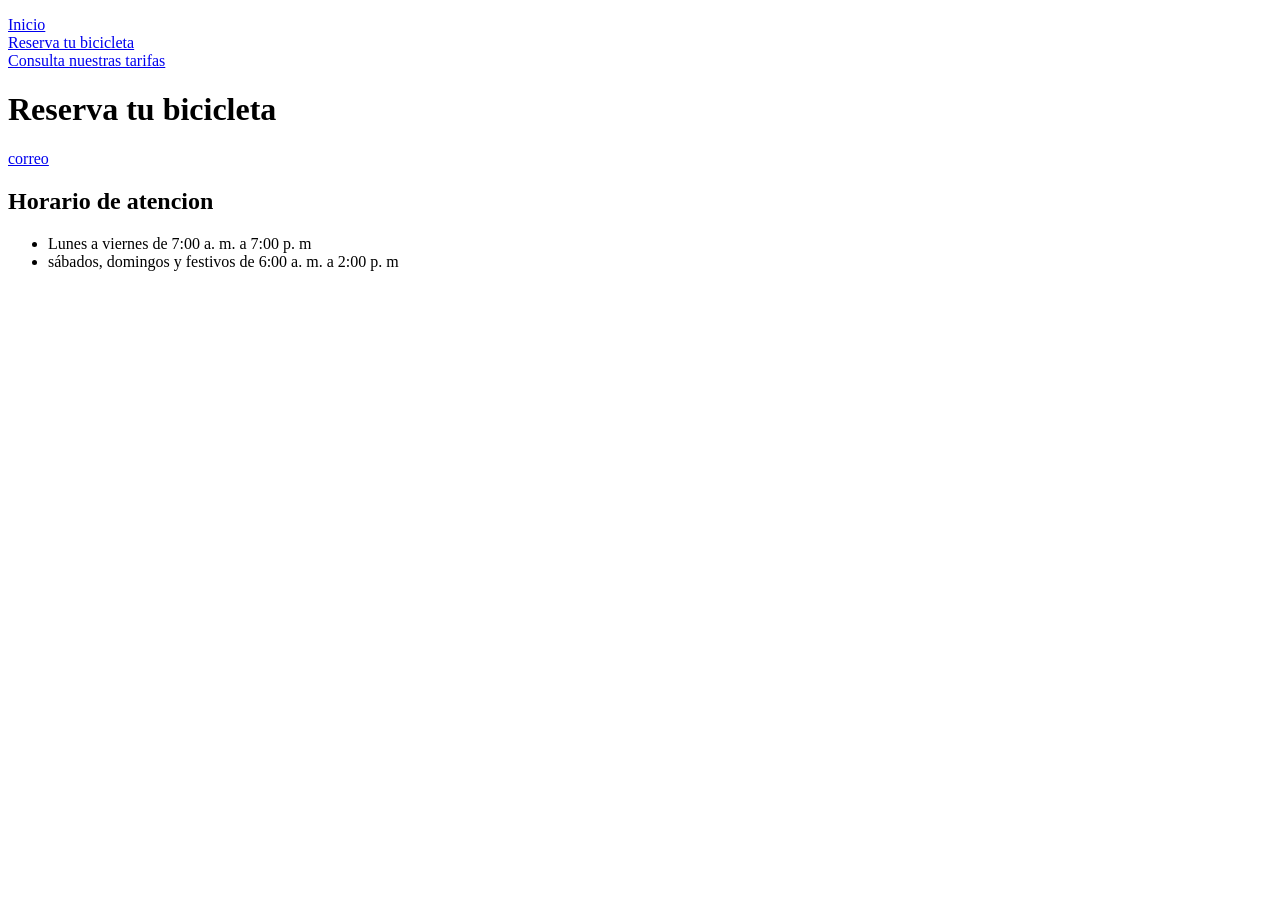
==== paginas/reservas.html @ a1d8eba4 "rueda-libre-v0.1" ====
<!DOCTYPE html>
<html lang="en">
<head>
    <meta charset="UTF-8">
    <meta name="viewport" content="width=device-width, initial-scale=1.0">
    <title>reservas</title>
</head>
<body>
    <div>
        <dl>
            <dt><a href="../index.html">Inicio</a></dt>
            <dt><a href="reservas.html">Reserva tu bicicleta</a></dt>
            <dt><a href="tarifas.html">Consulta nuestras tarifas</a></dt>
        </dl>
    </div>  
    <div>
        <h1>Reserva tu bicicleta</h1>
        <a href="mailto: reserva.bici@gmail.com" target="_blank">correo</a>
    </div>
    <div>
        <h2>Horario de atencion</h2>
        <ul>
            <li>Lunes a viernes de 7:00 a. m. a 7:00 p. m</li>
            <li>sábados, domingos y festivos de 6:00 a. m. a 2:00 p. m</li>
        </ul>
    </div>
</body>
</html>
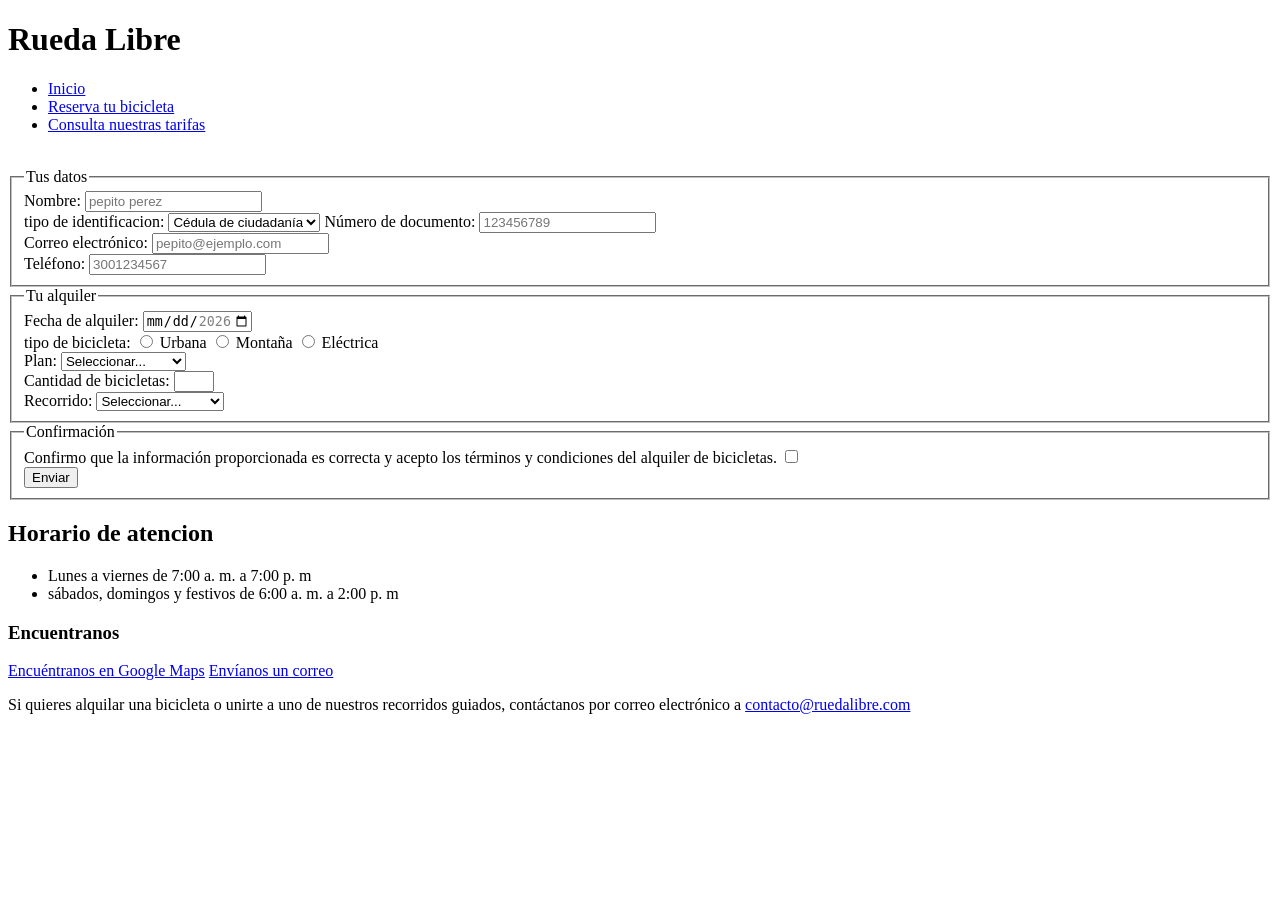
==== commit ee5f61a8: "Rueda-libre.v0.2" ====
--- a/paginas/reservas.html
+++ b/paginas/reservas.html
@@ -6,23 +6,108 @@
     <title>reservas</title>
 </head>
 <body>
-    <div>
-        <dl>
-            <dt><a href="../index.html">Inicio</a></dt>
-            <dt><a href="reservas.html">Reserva tu bicicleta</a></dt>
-            <dt><a href="tarifas.html">Consulta nuestras tarifas</a></dt>
-        </dl>
-    </div>  
-    <div>
-        <h1>Reserva tu bicicleta</h1>
-        <a href="mailto: reserva.bici@gmail.com" target="_blank">correo</a>
-    </div>
-    <div>
+<header> 
+    <h1> Rueda Libre</h1>
+    <nav>
+        <ul>
+            <li><a href="../index.html">Inicio</a></li>
+            <li><a href="../paginas/reservas.html">Reserva tu bicicleta</a></li>
+            <li><a href="../paginas/tarifas.html">Consulta nuestras tarifas</a></li>
+        </ul>
+    </nav>
+    <img src="img/descarga.jpeg" alt="" width="200">
+</header>
+<main>  
+    <section>   
+        <form action="#" method="post"> 
+            <fieldset>
+                <legend>Tus datos</legend>
+                <div>
+                    <label for="nombre">Nombre:</label>
+                    <input type="text" id="nombre" name="nombre" required placeholder="pepito perez">
+                </div>
+                <div>
+                    <label for="tipo ID">tipo de identificacion:</label>
+                    <select name="tipo ID" id="tipo ID">
+                        <option value="CC">Cédula de ciudadanía</option>
+                        <option value="CE">Cédula de extranjería</option>
+                        <option value="TI">Tarjeta de identidad</option>
+                    </select>
+                    <label for="ID">Número de documento:</label>
+                    <input type="text" id="ID" name="ID" inputmode="numeric" pattern="[0-9]{6,10}" placeholder="123456789">
+                </div>
+                <div>
+                    <label for="email">Correo electrónico:</label>
+                    <input type="email" id="email" name="email" required placeholder="pepito@ejemplo.com">
+                </div>
+                <div>
+                    <label for="telefono">Teléfono:</label>
+                    <input type="tel" id="telefono" name="telefono" pattern="3[0-9]{9}" placeholder="3001234567" title="El número de teléfono debe comenzar con 3 y tener 10 dígitos">
+                </div>
+            </fieldset> 
+            <fieldset>
+                <legend>Tu alquiler</legend>
+                <div>
+                    <label for="fecha">Fecha de alquiler:</label>
+                    <input type="date" id="fecha" name="fecha" min="2026-11-01" max="2026-12-31" required>
+                </div>
+                <div>
+                    <label for="tipo de bicicleta">tipo de bicicleta:</label>
+                    <input type="radio" id="tipo de bicicleta" name="tipo de bicicleta" value="urbana" required>
+                    <label for="tipo de bicicleta">Urbana</label>
+                    <input type="radio" id="tipo de bicicleta" name="tipo de bicicleta" value="montaña" required>
+                    <label for="tipo de bicicleta">Montaña</label>
+                    <input type="radio" id="tipo de bicicleta" name="tipo de bicicleta" value="electrica" required>
+                    <label for="tipo de bicicleta">Eléctrica</label>
+                </div>
+                <div>
+                    <label for="plan">Plan:</label>
+                    <select name="plan" id="plan">
+                        <option value="">Seleccionar...</option>
+                        <option value="1h">1 hora</option>
+                        <option value="4h">Medio dia (4h)</option>
+                        <option value="8h">dia completo (8h)</option>
+                    </select>
+                </div>
+                <div>
+                    <label for="cantidad">Cantidad de bicicletas:</label>
+                    <input type="number" id="cantidad" name="cantidad" min="1" max="6" required>
+                </div>
+                <div> 
+                    <label for="recorrido">Recorrido:</label>
+                    <select name="recorrido" id="recorrido">
+                        <option value="">Seleccionar...</option>
+                        <option value="urbano">Rios y parques</option>
+                        <option value="montaña">Reto las palmas</option>
+                        <option value="sabores">Sabores de barrio</option>
+                        <option value="ninguno">Ninguno</option>
+                    </select>
+                </div>
+            </fieldset>
+            <fieldset> 
+                <legend>Confirmación</legend>
+                <div>
+                    <label for="confirmacion">Confirmo que la información proporcionada es correcta y acepto los términos y condiciones del alquiler de bicicletas.</label>
+                    <input type="checkbox" id="confirmacion" name="confirmacion" required>
+                </div>
+                <button type="submit">Enviar</button>
+            </fieldset>
+    </form>
+    </section>
+    <section>
         <h2>Horario de atencion</h2>
         <ul>
             <li>Lunes a viernes de 7:00 a. m. a 7:00 p. m</li>
             <li>sábados, domingos y festivos de 6:00 a. m. a 2:00 p. m</li>
         </ul>
-    </div>
+    </section>
+</main>
+    <footer>
+        
+    <h3 id="Encuentranos">Encuentranos</h3>
+    <a href="https://www.google.com/maps/dir//5FW3%2BXF+Mansion+de+WESTCOL,+Medell%C3%ADn,+Santa+Elena,+Medell%C3%ADn,+Antioquia/@6.1742612,-75.5869264,14z/data=!4m18!1m8!3m7!1s0x8e46830072f8808f:0xcc41ccfc072af6ef!2sMansion+de+WESTCOL!8m2!3d6.1974817!4d-75.5462576!15sCg9jYXNhIGRlIHdlc3Rjb2ySARNjb25kb21pbml1bV9jb21wbGV44AEA!16s%2Fg%2F11zxk6hddf!4m8!1m0!1m5!1m1!1s0x8e46830072f8808f:0xcc41ccfc072af6ef!2m2!1d-75.5462576!2d6.1974817!3e3?hl=es&entry=ttu&g_ep=EgoyMDI2MTAyMC4wIKXMDSoASAFQAw%3D%3D" target="_blank">Encuéntranos en Google Maps</a>
+    <a href="mailto: rueda-libre@gmail.com" target="_blank">Envíanos un correo</a>
+    <p>Si quieres alquilar una bicicleta o unirte a uno de nuestros recorridos guiados, contáctanos por correo electrónico a <a href="mailto:">contacto@ruedalibre.com</a></p>
+</footer>
 </body>
 </html>
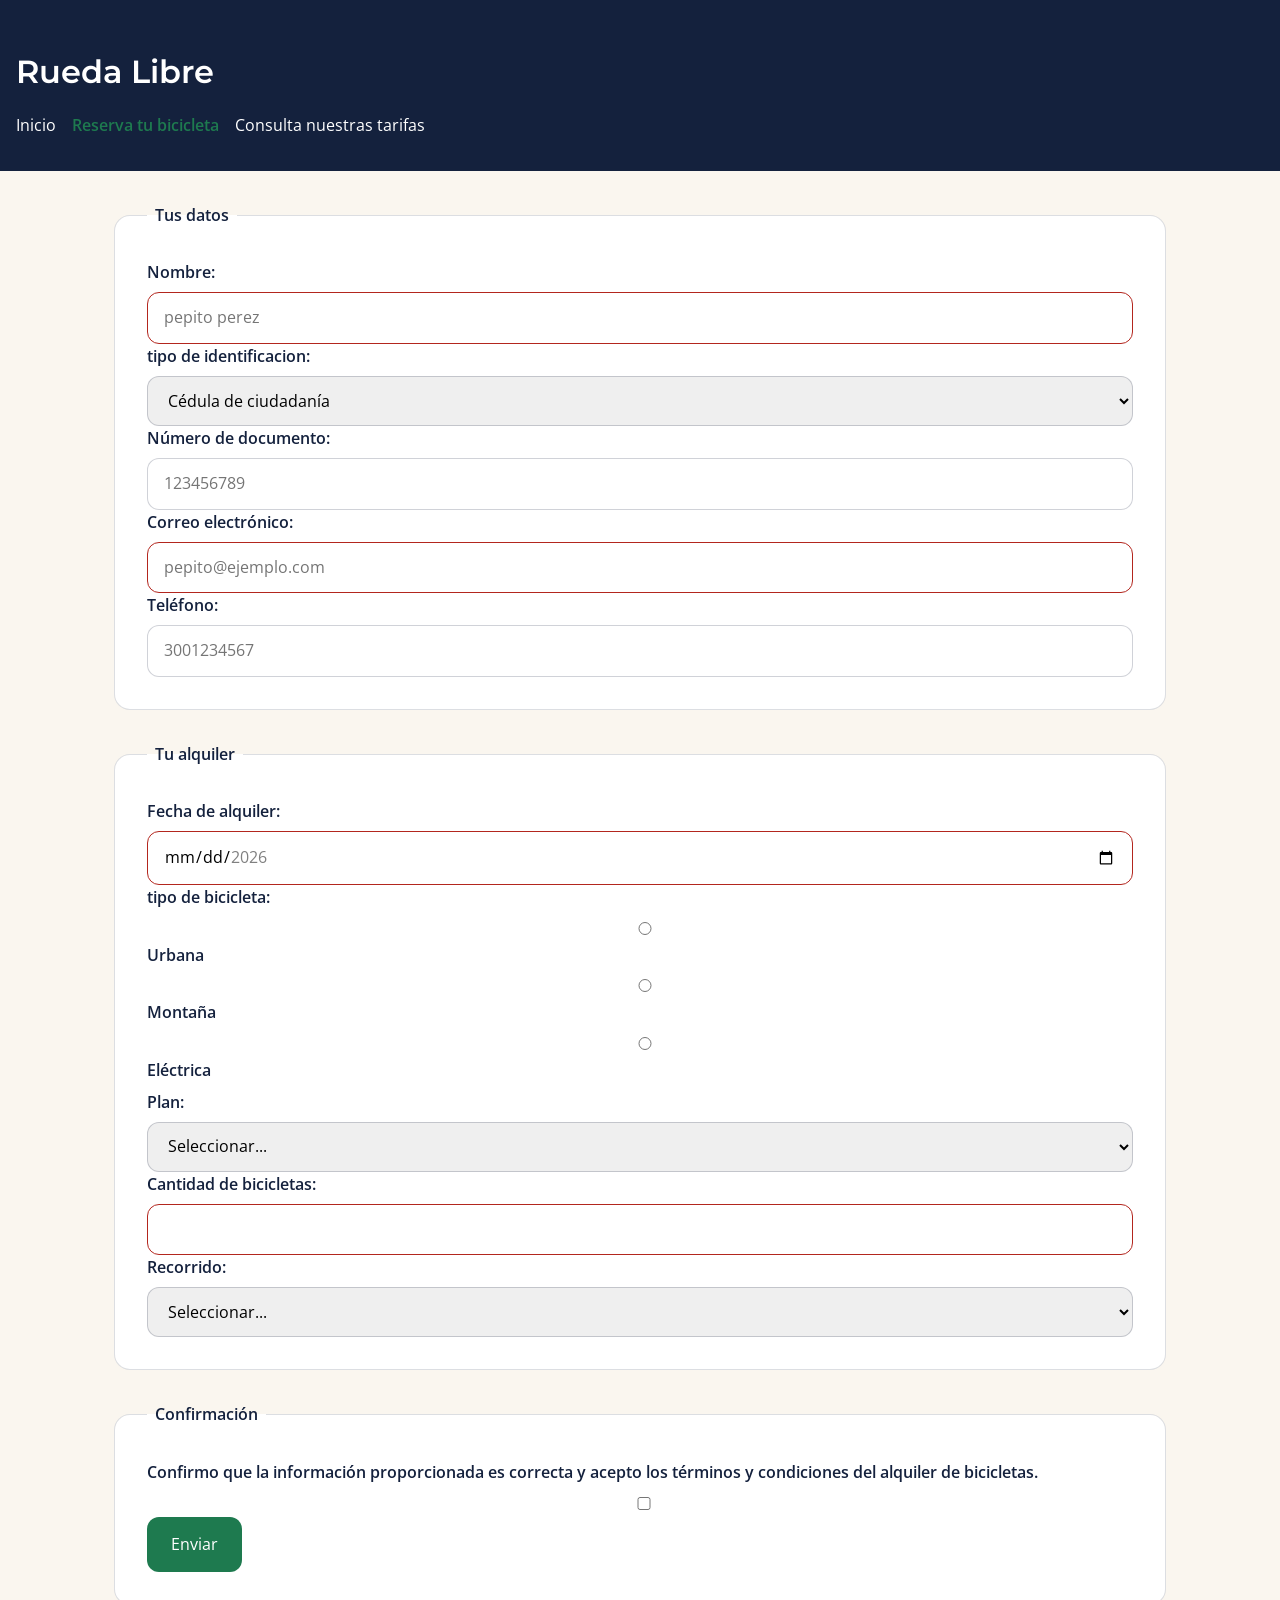
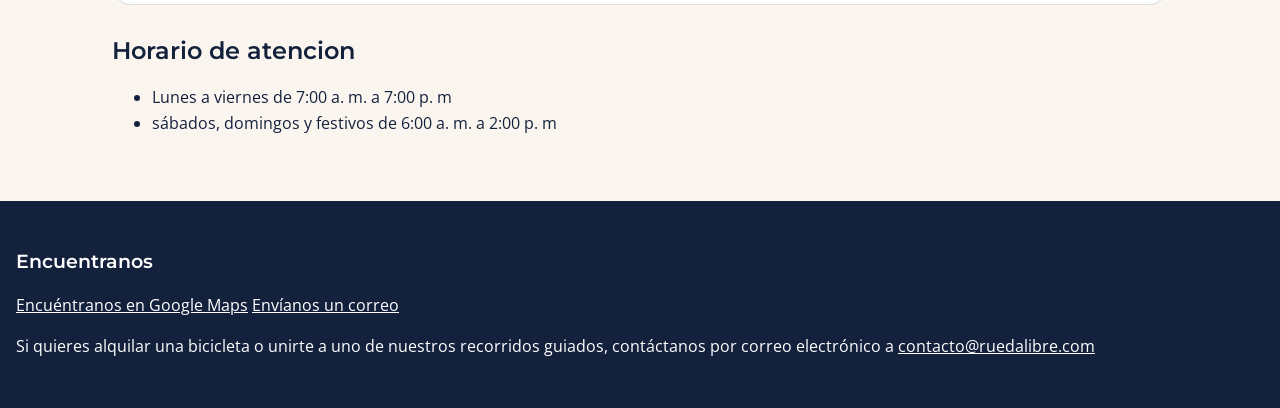
==== commit b64bdd8a: "style: refine layout and palette Co-authored-by: Copilot <223556219+Copilot@users.noreply.github.com" ====
--- a/paginas/reservas.html
+++ b/paginas/reservas.html
@@ -4,14 +4,18 @@
     <meta charset="UTF-8">
     <meta name="viewport" content="width=device-width, initial-scale=1.0">
     <title>reservas</title>
+    <link rel="preconnect" href="https://fonts.googleapis.com">
+    <link rel="preconnect" href="https://fonts.gstatic.com" crossorigin>
+    <link href="https://fonts.googleapis.com/css2?family=Montserrat:wght@400;700&family=Open+Sans:wght@400;700&display=swap" rel="stylesheet">
+    <link rel="stylesheet" href="../css/rueda-libre.css">
 </head>
 <body>
 <header> 
     <h1> Rueda Libre</h1>
     <nav>
-        <ul>
+        <ul id="menu">
             <li><a href="../index.html">Inicio</a></li>
-            <li><a href="../paginas/reservas.html">Reserva tu bicicleta</a></li>
+            <li><a class="activo" href="../paginas/reservas.html">Reserva tu bicicleta</a></li>
             <li><a href="../paginas/tarifas.html">Consulta nuestras tarifas</a></li>
         </ul>
     </nav>
--- a/css/rueda-libre.css
+++ b/css/rueda-libre.css
@@ -0,0 +1,207 @@
+:root {
+  --fuente-principal: "Open Sans", sans-serif;
+  --fuente-secundaria: "Montserrat", sans-serif;
+
+  --crema: #FAF6EF;
+  --blanco: #FFFFFF;
+  --azul-noche: #14213D;
+  --gris-asfalto: #5B6470;
+  --verde-ruta: #1E7A4F;
+  --naranja-pedal: #F39A2B;
+  --rojo-error: #B3261E;
+
+  --espacio-pequeno: 0.5rem;
+  --espacio-mediano: 1rem;
+  --espacio-grande: 2rem;
+  --radio: 1rem;
+}
+
+* {
+  box-sizing: border-box;
+}
+
+html {
+  scroll-behavior: smooth;
+}
+
+body {
+  margin: 0;
+  font-family: var(--fuente-principal);
+  font-weight: 400;
+  color: var(--azul-noche);
+  background-color: var(--crema);
+  line-height: 1.6;
+}
+
+h1, h2, h3, h4, h5, h6 {
+  font-family: var(--fuente-secundaria);
+  font-weight: 600;
+  line-height: 1.2;
+}
+
+a {
+  color: var(--verde-ruta);
+  text-decoration: none;
+}
+
+a:hover {
+  text-decoration: underline;
+}
+
+img {
+  max-width: 100%;
+  display: block;
+}
+
+header,
+footer {
+  background-color: var(--azul-noche);
+  color: var(--blanco);
+  padding: var(--espacio-grande) var(--espacio-mediano);
+}
+
+#menu {
+  display: flex;
+  flex-wrap: wrap;
+  gap: var(--espacio-mediano);
+  list-style: none;
+  padding: 0;
+  margin: 0;
+}
+
+#menu li {
+  display: flex;
+}
+
+#menu a {
+  color: var(--blanco);
+  text-decoration: none;
+}
+
+#menu .activo {
+  color: var(--verde-ruta);
+  font-weight: 600;
+}
+
+#menu a:hover {
+  color: var(--naranja-pedal);
+}
+
+#menu a:focus {
+  outline: 2px solid var(--naranja-pedal);
+  outline-offset: 2px;
+}
+
+main {
+  max-width: 70rem;
+  margin: 0 auto;
+  padding: var(--espacio-grande);
+}
+
+main section {
+  margin-bottom: var(--espacio-grande);
+}
+
+article {
+  background: var(--blanco);
+  border: 1px solid rgba(20, 33, 61, 0.15);
+  border-radius: var(--radio);
+  padding: var(--espacio-mediano);
+  margin-bottom: var(--espacio-grande);
+}
+
+article img {
+  width: 100%;
+  border-radius: 0.75rem;
+  margin-top: var(--espacio-mediano);
+}
+
+table {
+  width: 100%;
+  border-collapse: collapse;
+  margin-top: var(--espacio-mediano);
+  background: var(--blanco);
+}
+
+th,
+td {
+  border: 1px solid rgba(20, 33, 61, 0.2);
+  padding: var(--espacio-mediano);
+  text-align: left;
+}
+
+th {
+  background: var(--azul-noche);
+  color: var(--blanco);
+}
+
+form {
+  display: flex;
+  flex-direction: column;
+  gap: var(--espacio-grande);
+}
+
+fieldset {
+  border: 1px solid rgba(20, 33, 61, 0.15);
+  border-radius: var(--radio);
+  padding: var(--espacio-grande);
+  background: var(--blanco);
+}
+
+legend {
+  padding: 0 0.5rem;
+  font-weight: 600;
+}
+
+label {
+  display: block;
+  margin-bottom: 0.4rem;
+  font-weight: 600;
+}
+
+input,
+select,
+textarea,
+button {
+  width: 100%;
+  box-sizing: border-box;
+  padding: 0.75rem 1rem;
+  border-radius: 0.75rem;
+  border: 1px solid rgba(20, 33, 61, 0.2);
+  font: inherit;
+}
+
+button {
+  width: auto;
+  background: var(--verde-ruta);
+  color: var(--blanco);
+  border: none;
+  cursor: pointer;
+  padding: 0.9rem 1.5rem;
+}
+
+button:hover {
+  filter: brightness(1.05);
+}
+
+input:focus,
+select:focus,
+textarea:focus,
+button:focus {
+  outline: 2px solid var(--azul-noche);
+  outline-offset: 2px;
+}
+
+input:invalid,
+select:invalid {
+  border-color: var(--rojo-error);
+}
+
+footer a {
+  color: var(--blanco);
+  text-decoration: underline;
+}
+
+footer a:hover {
+  color: var(--naranja-pedal);
+}
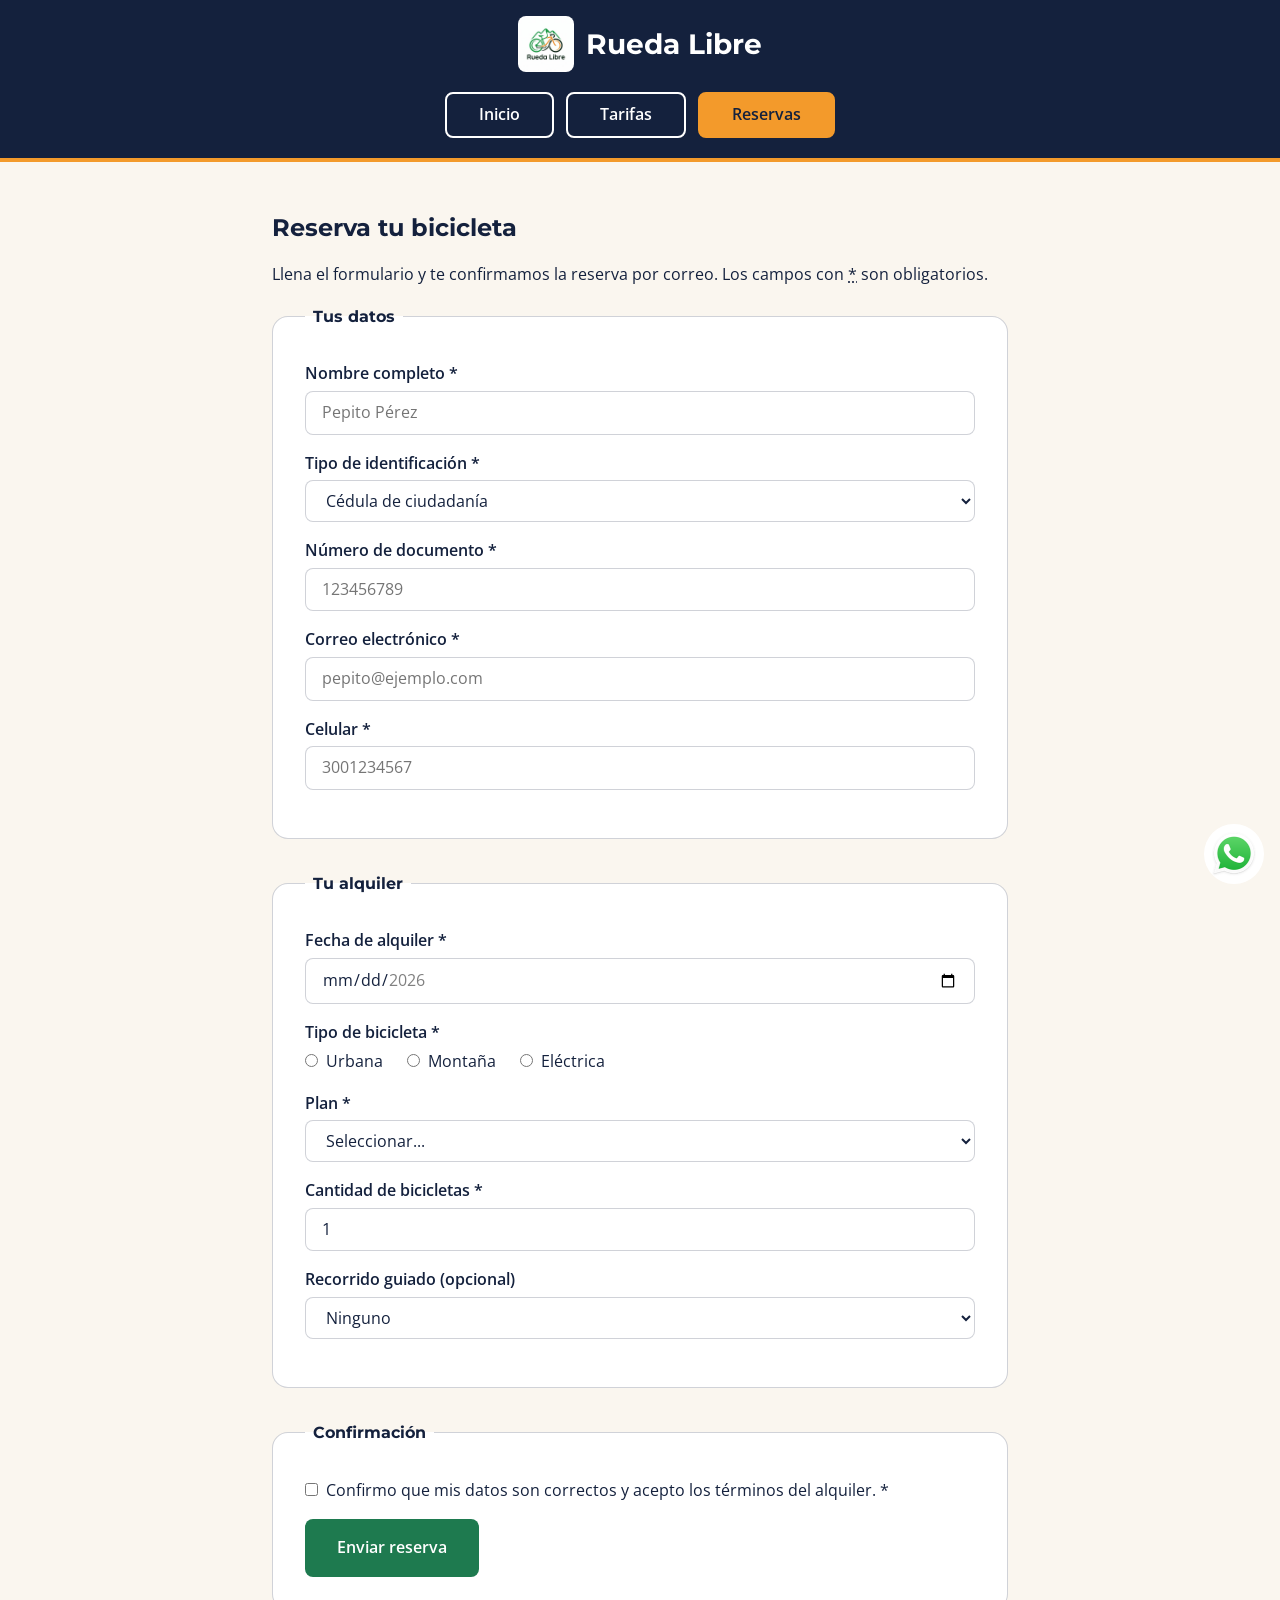
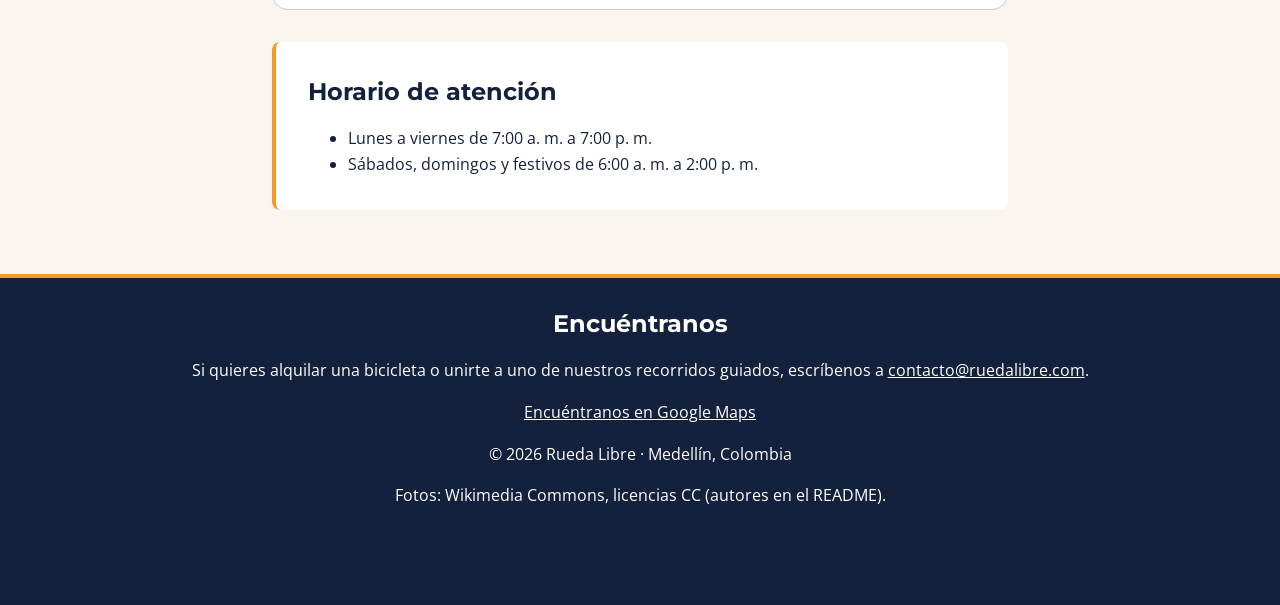
==== commit bd59f146: "Rueda Libre v1.1" ====
--- a/paginas/reservas.html
+++ b/paginas/reservas.html
@@ -1,117 +1,139 @@
 <!DOCTYPE html>
-<html lang="en">
+<html lang="es">
 <head>
     <meta charset="UTF-8">
     <meta name="viewport" content="width=device-width, initial-scale=1.0">
-    <title>reservas</title>
+    <meta name="description" content="Reserva en línea tu bicicleta o tu recorrido guiado con Rueda Libre en Medellín.">
+    <title>Reservas | Rueda Libre</title>
     <link rel="preconnect" href="https://fonts.googleapis.com">
     <link rel="preconnect" href="https://fonts.gstatic.com" crossorigin>
-    <link href="https://fonts.googleapis.com/css2?family=Montserrat:wght@400;700&family=Open+Sans:wght@400;700&display=swap" rel="stylesheet">
-    <link rel="stylesheet" href="../css/rueda-libre.css">
+    <link href="https://fonts.googleapis.com/css2?family=Montserrat:wght@700&family=Open+Sans:wght@400;600&display=swap" rel="stylesheet">
+    <link rel="stylesheet" href="../css/styles.css">
 </head>
 <body>
-<header> 
-    <h1> Rueda Libre</h1>
-    <nav>
+<header>
+    <div class="marca">
+        <img src="../img/logo.jpg" alt="Logo de Rueda Libre" width="56" height="56">
+        <h1>Rueda Libre</h1>
+    </div>
+    <nav aria-label="Menú principal">
         <ul id="menu">
             <li><a href="../index.html">Inicio</a></li>
-            <li><a class="activo" href="../paginas/reservas.html">Reserva tu bicicleta</a></li>
-            <li><a href="../paginas/tarifas.html">Consulta nuestras tarifas</a></li>
+            <li><a href="../paginas/tarifas.html">Tarifas</a></li>
+            <li><a class="activo" href="../paginas/reservas.html">Reservas</a></li>
         </ul>
     </nav>
-    <img src="img/descarga.jpeg" alt="" width="200">
 </header>
-<main>  
-    <section>   
-        <form action="#" method="post"> 
+
+<main>
+    <section>
+        <h2>Reserva tu bicicleta</h2>
+        <p>Llena el formulario y te confirmamos la reserva por correo. Los campos con <abbr title="obligatorio">*</abbr> son obligatorios.</p>
+
+        <form action="#" method="post">
             <fieldset>
                 <legend>Tus datos</legend>
-                <div>
-                    <label for="nombre">Nombre:</label>
-                    <input type="text" id="nombre" name="nombre" required placeholder="pepito perez">
+                <div class="campo">
+                    <label for="nombre">Nombre completo *</label>
+                    <input type="text" id="nombre" name="nombre" required minlength="3" autocomplete="name" placeholder="Pepito Pérez">
                 </div>
-                <div>
-                    <label for="tipo ID">tipo de identificacion:</label>
-                    <select name="tipo ID" id="tipo ID">
+                <div class="campo">
+                    <label for="tipo-id">Tipo de identificación *</label>
+                    <select id="tipo-id" name="tipo-id" required>
                         <option value="CC">Cédula de ciudadanía</option>
                         <option value="CE">Cédula de extranjería</option>
                         <option value="TI">Tarjeta de identidad</option>
                     </select>
-                    <label for="ID">Número de documento:</label>
-                    <input type="text" id="ID" name="ID" inputmode="numeric" pattern="[0-9]{6,10}" placeholder="123456789">
                 </div>
-                <div>
-                    <label for="email">Correo electrónico:</label>
-                    <input type="email" id="email" name="email" required placeholder="pepito@ejemplo.com">
+                <div class="campo">
+                    <label for="documento">Número de documento *</label>
+                    <input type="text" id="documento" name="documento" required inputmode="numeric" pattern="[0-9]{6,10}" title="Solo números, entre 6 y 10 dígitos" placeholder="123456789">
                 </div>
-                <div>
-                    <label for="telefono">Teléfono:</label>
-                    <input type="tel" id="telefono" name="telefono" pattern="3[0-9]{9}" placeholder="3001234567" title="El número de teléfono debe comenzar con 3 y tener 10 dígitos">
+                <div class="campo">
+                    <label for="email">Correo electrónico *</label>
+                    <input type="email" id="email" name="email" required autocomplete="email" placeholder="pepito@ejemplo.com">
                 </div>
-            </fieldset> 
+                <div class="campo">
+                    <label for="telefono">Celular *</label>
+                    <input type="tel" id="telefono" name="telefono" required pattern="3[0-9]{9}" autocomplete="tel" title="Debe empezar por 3 y tener 10 dígitos" placeholder="3001234567">
+                </div>
+            </fieldset>
+
             <fieldset>
                 <legend>Tu alquiler</legend>
-                <div>
-                    <label for="fecha">Fecha de alquiler:</label>
+                <div class="campo">
+                    <label for="fecha">Fecha de alquiler *</label>
                     <input type="date" id="fecha" name="fecha" min="2026-11-01" max="2026-12-31" required>
                 </div>
-                <div>
-                    <label for="tipo de bicicleta">tipo de bicicleta:</label>
-                    <input type="radio" id="tipo de bicicleta" name="tipo de bicicleta" value="urbana" required>
-                    <label for="tipo de bicicleta">Urbana</label>
-                    <input type="radio" id="tipo de bicicleta" name="tipo de bicicleta" value="montaña" required>
-                    <label for="tipo de bicicleta">Montaña</label>
-                    <input type="radio" id="tipo de bicicleta" name="tipo de bicicleta" value="electrica" required>
-                    <label for="tipo de bicicleta">Eléctrica</label>
-                </div>
-                <div>
-                    <label for="plan">Plan:</label>
-                    <select name="plan" id="plan">
+                <fieldset class="grupo-opciones">
+                    <legend>Tipo de bicicleta *</legend>
+                    <div class="opcion">
+                        <input type="radio" id="bici-urbana" name="bicicleta" value="urbana" required>
+                        <label for="bici-urbana">Urbana</label>
+                    </div>
+                    <div class="opcion">
+                        <input type="radio" id="bici-montana" name="bicicleta" value="montana">
+                        <label for="bici-montana">Montaña</label>
+                    </div>
+                    <div class="opcion">
+                        <input type="radio" id="bici-electrica" name="bicicleta" value="electrica">
+                        <label for="bici-electrica">Eléctrica</label>
+                    </div>
+                </fieldset>
+                <div class="campo">
+                    <label for="plan">Plan *</label>
+                    <select id="plan" name="plan" required>
                         <option value="">Seleccionar...</option>
                         <option value="1h">1 hora</option>
-                        <option value="4h">Medio dia (4h)</option>
-                        <option value="8h">dia completo (8h)</option>
+                        <option value="4h">Medio día (4 horas)</option>
+                        <option value="8h">Día completo (8 horas)</option>
                     </select>
                 </div>
-                <div>
-                    <label for="cantidad">Cantidad de bicicletas:</label>
-                    <input type="number" id="cantidad" name="cantidad" min="1" max="6" required>
+                <div class="campo">
+                    <label for="cantidad">Cantidad de bicicletas *</label>
+                    <input type="number" id="cantidad" name="cantidad" min="1" max="6" value="1" required>
                 </div>
-                <div> 
-                    <label for="recorrido">Recorrido:</label>
-                    <select name="recorrido" id="recorrido">
-                        <option value="">Seleccionar...</option>
-                        <option value="urbano">Rios y parques</option>
-                        <option value="montaña">Reto las palmas</option>
+                <div class="campo">
+                    <label for="recorrido">Recorrido guiado (opcional)</label>
+                    <select id="recorrido" name="recorrido">
+                        <option value="ninguno">Ninguno</option>
+                        <option value="rios">Ríos y parques</option>
                         <option value="sabores">Sabores de barrio</option>
-                        <option value="ninguno">Ninguno</option>
+                        <option value="palmas">Reto Las Palmas</option>
                     </select>
                 </div>
             </fieldset>
-            <fieldset> 
+
+            <fieldset>
                 <legend>Confirmación</legend>
-                <div>
-                    <label for="confirmacion">Confirmo que la información proporcionada es correcta y acepto los términos y condiciones del alquiler de bicicletas.</label>
+                <div class="opcion campo">
                     <input type="checkbox" id="confirmacion" name="confirmacion" required>
+                    <label for="confirmacion">Confirmo que mis datos son correctos y acepto los términos del alquiler. *</label>
                 </div>
-                <button type="submit">Enviar</button>
+                <button type="submit">Enviar reserva</button>
             </fieldset>
-    </form>
+        </form>
     </section>
-    <section>
-        <h2>Horario de atencion</h2>
+
+    <aside>
+        <h2>Horario de atención</h2>
         <ul>
-            <li>Lunes a viernes de 7:00 a. m. a 7:00 p. m</li>
-            <li>sábados, domingos y festivos de 6:00 a. m. a 2:00 p. m</li>
+            <li>Lunes a viernes de 7:00 a. m. a 7:00 p. m.</li>
+            <li>Sábados, domingos y festivos de 6:00 a. m. a 2:00 p. m.</li>
         </ul>
-    </section>
+    </aside>
 </main>
-    <footer>
-        
-    <h3 id="Encuentranos">Encuentranos</h3>
-    <a href="https://www.google.com/maps/dir//5FW3%2BXF+Mansion+de+WESTCOL,+Medell%C3%ADn,+Santa+Elena,+Medell%C3%ADn,+Antioquia/@6.1742612,-75.5869264,14z/data=!4m18!1m8!3m7!1s0x8e46830072f8808f:0xcc41ccfc072af6ef!2sMansion+de+WESTCOL!8m2!3d6.1974817!4d-75.5462576!15sCg9jYXNhIGRlIHdlc3Rjb2ySARNjb25kb21pbml1bV9jb21wbGV44AEA!16s%2Fg%2F11zxk6hddf!4m8!1m0!1m5!1m1!1s0x8e46830072f8808f:0xcc41ccfc072af6ef!2m2!1d-75.5462576!2d6.1974817!3e3?hl=es&entry=ttu&g_ep=EgoyMDI2MTAyMC4wIKXMDSoASAFQAw%3D%3D" target="_blank">Encuéntranos en Google Maps</a>
-    <a href="mailto: rueda-libre@gmail.com" target="_blank">Envíanos un correo</a>
-    <p>Si quieres alquilar una bicicleta o unirte a uno de nuestros recorridos guiados, contáctanos por correo electrónico a <a href="mailto:">contacto@ruedalibre.com</a></p>
+
+<footer>
+    <h2 id="encuentranos">Encuéntranos</h2>
+    <p>Si quieres alquilar una bicicleta o unirte a uno de nuestros recorridos guiados, escríbenos a <a href="mailto:contacto@ruedalibre.com">contacto@ruedalibre.com</a>.</p>
+    <p><a href="https://www.google.com/maps/dir//5FW3%2BXF+Mansion+de+WESTCOL,+Medell%C3%ADn,+Santa+Elena,+Medell%C3%ADn,+Antioquia/@6.1742612,-75.5869264,14z/data=!4m18!1m8!3m7!1s0x8e46830072f8808f:0xcc41ccfc072af6ef!2sMansion+de+WESTCOL!8m2!3d6.1974817!4d-75.5462576!15sCg9jYXNhIGRlIHdlc3Rjb2ySARNjb25kb21pbml1bV9jb21wbGV44AEA!16s%2Fg%2F11zxk6hddf!4m8!1m0!1m5!1m1!1s0x8e46830072f8808f:0xcc41ccfc072af6ef!2m2!1d-75.5462576!2d6.1974817!3e3?hl=es&amp;entry=ttu&amp;g_ep=EgoyMDI2MTAyMC4wIKXMDSoASAFQAw%3D%3D" target="_blank" rel="noopener">Encuéntranos en Google Maps</a></p>
+    <p>© 2026 Rueda Libre · Medellín, Colombia</p>
+    <p class="creditos">Fotos: Wikimedia Commons, licencias CC (autores en el README).</p>
 </footer>
+
+<a class="whatsapp" href="https://wa.me/573000000000" target="_blank" rel="noopener">
+    <img src="../img/whatsapp.png" alt="Escríbenos por WhatsApp" width="48" height="48">
+</a>
 </body>
-</html>+</html>
--- a/css/styles.css
+++ b/css/styles.css
@@ -0,0 +1,416 @@
+
+
+:root {
+  /* Tipografías */
+  --fuente-principal: "Open Sans", Arial, sans-serif;
+  --fuente-secundaria: "Montserrat", "Trebuchet MS", sans-serif;
+
+  --crema: #FAF6EF;
+  --blanco: #FFFFFF;
+  --azul-noche: #14213D;
+  --gris-asfalto: #5B6470;
+  --verde-ruta: #1E7A4F;
+  --naranja-pedal: #F39A2B;
+  --rojo-error: #B3261E;
+  --borde: rgba(20, 33, 61, 0.2);
+
+  /* Escala de espaciado */
+  --espacio-xs: 0.25rem;
+  --espacio-pequeno: 0.5rem;
+  --espacio-mediano: 1rem;
+  --espacio-grande: 2rem;
+  --espacio-xl: 5rem;
+
+  /* Bordes redondeados */
+  --radio: 1rem;
+  --radio-pequeno: 0.5rem;
+}
+
+
+/* ---------- 2. BASE ---------- */
+* {
+  box-sizing: border-box;
+}
+
+html {
+  scroll-behavior: smooth;
+}
+
+body {
+  margin: 0;
+  font-family: var(--fuente-principal);
+  font-weight: 400;
+  color: var(--azul-noche);
+  background-color: var(--crema);
+  line-height: 1.6;
+}
+
+h1,
+h2,
+h3,
+h4 {
+  font-family: var(--fuente-secundaria);
+  font-weight: 700;
+  line-height: 1.2;
+}
+
+a {
+  color: var(--verde-ruta);
+}
+
+a:hover {
+  color: var(--azul-noche);
+}
+
+img {
+  max-width: 100%;
+  height: auto;
+  display: block;
+}
+
+/* Foco visible: contorno azul sobre fondos claros */
+a:focus,
+button:focus,
+input:focus,
+select:focus {
+  outline: 3px solid var(--azul-noche);
+  outline-offset: 2px;
+}
+
+/* Sobre fondos oscuros el contorno azul no se ve: se usa naranja (7.2:1) */
+header a:focus,
+footer a:focus,
+.portada a:focus {
+  outline-color: var(--naranja-pedal);
+}
+
+/* Contenido principal: una sola columna centrada */
+main {
+  max-width: 48rem;
+  margin: 0 auto;
+  padding: var(--espacio-grande) var(--espacio-mediano);
+}
+
+main section {
+  margin-bottom: var(--espacio-grande);
+}
+
+
+/* ---------- 3. ENCABEZADO Y NAVEGACIÓN ---------- */
+header {
+  background-color: var(--azul-noche);
+  color: var(--blanco);
+  padding: var(--espacio-mediano);
+  border-bottom: 4px solid var(--naranja-pedal);
+  text-align: center;
+}
+
+/* Logo a la izquierda del nombre, ubicado con position */
+.marca {
+  position: relative;
+  display: inline-block;
+  min-height: 3.5rem;
+  padding-left: 4.25rem;
+}
+
+.marca img {
+  position: absolute;
+  top: 0;
+  left: 0;
+  width: 3.5rem;
+  border-radius: var(--radio-pequeno);
+}
+
+.marca h1 {
+  margin: 0;
+  font-size: 1.75rem;
+  line-height: 3.5rem;
+}
+
+#menu {
+  list-style: none;
+  padding: 0;
+  margin: var(--espacio-mediano) 0 0;
+}
+
+#menu li {
+  display: inline-block;
+  margin: var(--espacio-xs);
+}
+
+/* Regla del compañero (MiniReto 10) adaptada a la paleta */
+#menu a {
+  display: inline-block;
+  padding: var(--espacio-pequeno) var(--espacio-grande);
+  border: 2px solid var(--blanco);
+  border-radius: var(--radio-pequeno);
+  color: var(--blanco);
+  font-weight: 600;
+  text-decoration: none;
+}
+
+/* Corrección del conflicto: #menu .activo (1,1,0) le gana a #menu a (1,0,1) */
+#menu .activo {
+  background-color: var(--naranja-pedal);
+  border-color: var(--naranja-pedal);
+  color: var(--azul-noche);
+}
+
+#menu a:hover,
+#menu a:focus {
+  border-color: var(--naranja-pedal);
+  color: var(--naranja-pedal);
+}
+
+#menu .activo:hover,
+#menu .activo:focus {
+  color: var(--azul-noche);
+}
+
+
+/* ---------- 4. COMPONENTES ---------- */
+
+/* Portada */
+.portada {
+  min-height: 60vh;
+  padding: var(--espacio-grande);
+  border-radius: var(--radio);
+  background-color: var(--azul-noche);
+  color: var(--blanco);
+}
+
+.portada h2 {
+  font-size: 2.25rem;
+  margin-top: 0;
+}
+
+.portada p {
+  margin: 0 0 var(--espacio-grande);
+  font-size: 1.125rem;
+}
+
+.portada img {
+  width: 100%;
+  margin-top: var(--espacio-grande);
+  border-radius: var(--radio-pequeno);
+}
+
+/* Tarjetas de servicios */
+.tarjeta {
+  position: relative;
+  margin-bottom: var(--espacio-grande);
+  padding: var(--espacio-mediano);
+  border: 1px solid var(--borde);
+  border-radius: var(--radio);
+  background-color: var(--blanco);
+}
+
+.tarjeta img {
+  width: 100%;
+  border-radius: var(--radio-pequeno);
+}
+
+.tarjeta h3 {
+  margin: var(--espacio-mediano) 0 var(--espacio-pequeno);
+}
+
+/* Etiqueta "Nuevo": anclada a la esquina de su tarjeta sin mover el contenido */
+.etiqueta-nuevo {
+  position: absolute;
+  top: var(--espacio-grande);
+  right: var(--espacio-grande);
+  padding: var(--espacio-xs) var(--espacio-mediano);
+  border-radius: var(--radio-pequeno);
+  background-color: var(--naranja-pedal);
+  color: var(--azul-noche);
+  font-weight: 600;
+}
+
+/* Botón de llamada a la acción ("Reservar ahora") */
+.boton,
+button {
+  display: inline-block;
+  padding: var(--espacio-mediano) var(--espacio-grande);
+  border: none;
+  border-radius: var(--radio-pequeno);
+  background-color: var(--verde-ruta);
+  color: var(--blanco);
+  font: inherit;
+  font-weight: 600;
+  text-decoration: none;
+  cursor: pointer;
+}
+
+.boton:hover,
+button:hover {
+  background-color: var(--naranja-pedal);
+  color: var(--azul-noche);
+}
+
+/* En la portada (fondo azul) el botón va en naranja */
+.portada .boton {
+  background-color: var(--naranja-pedal);
+  color: var(--azul-noche);
+}
+
+.portada .boton:hover {
+  background-color: var(--blanco);
+}
+
+/* Tablas */
+table {
+  width: 100%;
+  border-collapse: collapse;
+  margin: var(--espacio-mediano) 0;
+  background-color: var(--blanco);
+}
+
+caption {
+  text-align: left;
+  color: var(--gris-asfalto);
+  margin-bottom: var(--espacio-pequeno);
+}
+
+th,
+td {
+  border: 1px solid var(--borde);
+  padding: var(--espacio-pequeno) var(--espacio-mediano);
+  text-align: left;
+}
+
+th {
+  background-color: var(--azul-noche);
+  color: var(--blanco);
+}
+
+/* Notas de tarifas y horario de reservas */
+aside {
+  padding: var(--espacio-mediano) var(--espacio-grande);
+  border-left: 4px solid var(--naranja-pedal);
+  border-radius: var(--radio-pequeno);
+  background-color: var(--blanco);
+  margin-bottom: var(--espacio-grande);
+}
+
+
+/* ---------- 5. FORMULARIO ---------- */
+fieldset {
+  margin: 0 0 var(--espacio-grande);
+  padding: var(--espacio-grande);
+  border: 1px solid var(--borde);
+  border-radius: var(--radio);
+  background-color: var(--blanco);
+}
+
+legend {
+  padding: 0 var(--espacio-pequeno);
+  font-family: var(--fuente-secundaria);
+  font-weight: 700;
+}
+
+.campo {
+  margin-bottom: var(--espacio-mediano);
+}
+
+label {
+  display: block;
+  margin-bottom: var(--espacio-xs);
+  font-weight: 600;
+}
+
+input,
+select {
+  width: 100%;
+  padding: var(--espacio-pequeno) var(--espacio-mediano);
+  border: 1px solid var(--borde);
+  border-radius: var(--radio-pequeno);
+  font: inherit;
+  color: var(--azul-noche);
+  background-color: var(--blanco);
+}
+
+input:hover,
+select:hover {
+  border-color: var(--azul-noche);
+}
+
+/* Grupo de opciones (radios y casilla): control y texto en la misma línea */
+.grupo-opciones {
+  padding: 0;
+  border: none;
+  margin: 0 0 var(--espacio-mediano);
+}
+
+.grupo-opciones legend {
+  padding: 0;
+  margin-bottom: var(--espacio-xs);
+  font-family: var(--fuente-principal);
+  font-weight: 600;
+}
+
+.opcion {
+  display: inline-block;
+  margin-right: var(--espacio-mediano);
+}
+
+.opcion input,
+.opcion label {
+  display: inline;
+  width: auto;
+  margin: 0 var(--espacio-xs) 0 0;
+}
+
+.opcion label {
+  font-weight: 400;
+}
+
+/* Mientras el usuario escribe, un dato inválido se marca en rojo */
+input:focus:invalid,
+select:focus:invalid {
+  border-color: var(--rojo-error);
+  border-width: 2px;
+}
+
+
+/* ---------- 6. PIE DE PÁGINA ---------- */
+footer {
+  background-color: var(--azul-noche);
+  color: var(--blanco);
+  padding: var(--espacio-grande) var(--espacio-mediano) var(--espacio-xl);
+  border-top: 4px solid var(--naranja-pedal);
+  text-align: center;
+}
+
+footer h2 {
+  margin-top: 0;
+}
+
+footer a {
+  color: var(--blanco);
+}
+
+footer a:hover {
+  color: var(--naranja-pedal);
+}
+
+
+/* ---------- 7. BOTÓN DE WHATSAPP ---------- */
+/* Fijo en la esquina; el footer tiene relleno inferior extra para que no tape nada */
+.whatsapp {
+  position: fixed;
+  bottom: var(--espacio-mediano);
+  right: var(--espacio-mediano);
+  display: block;
+  padding: var(--espacio-xs);
+  border: 2px solid var(--blanco);
+  border-radius: 50%;
+  background-color: var(--blanco);
+}
+
+.whatsapp img {
+  width: 3rem;
+}
+
+.whatsapp:hover {
+  border-color: var(--verde-ruta);
+}
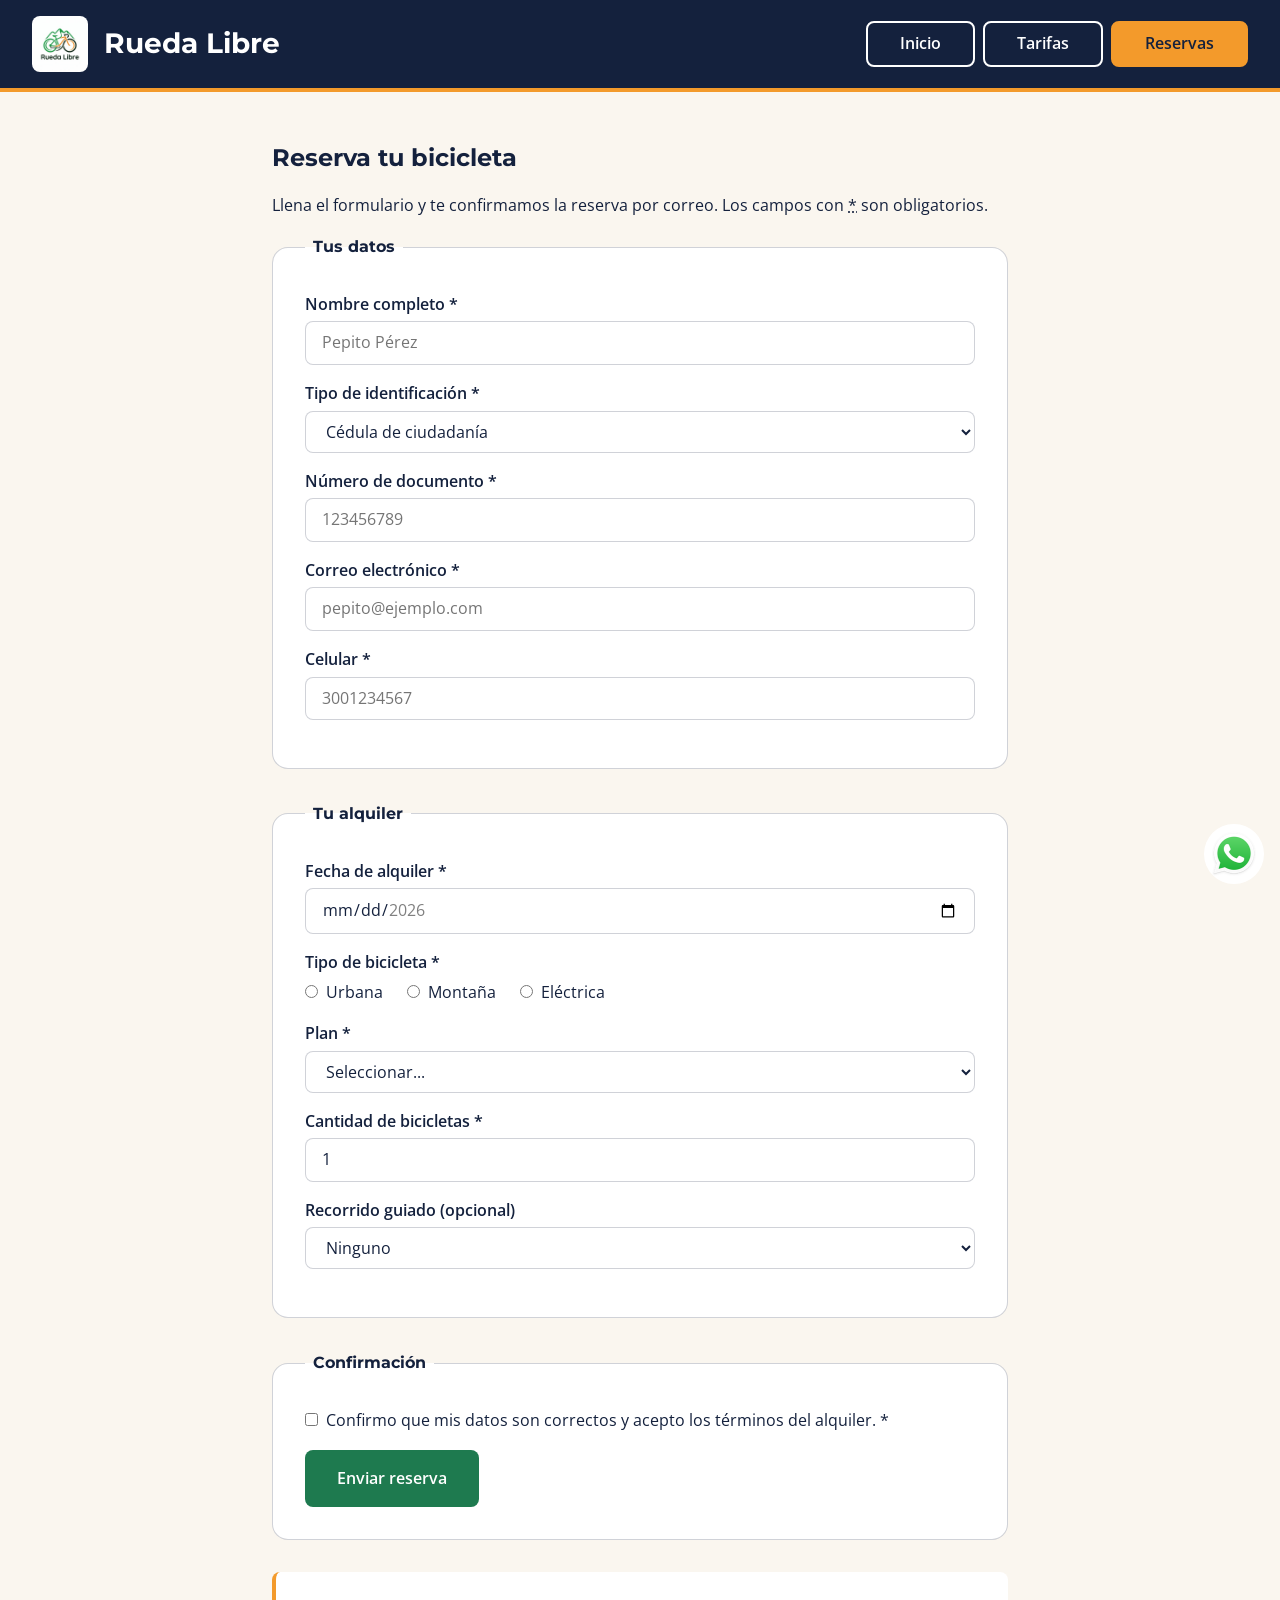
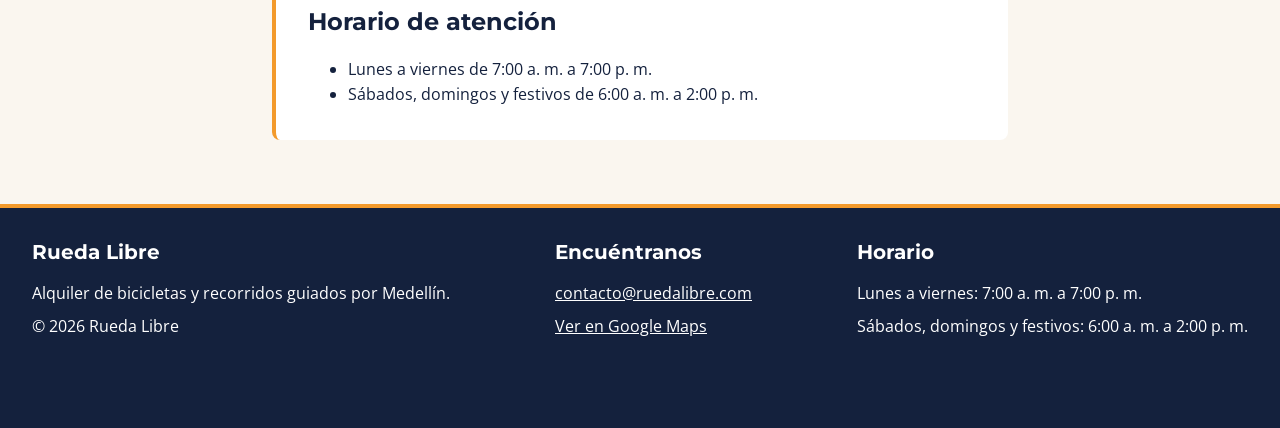
==== commit 8fe40804: "Semana 2 MiniReto 1: encabezado, menú y pie con Flexbox Co-Authored-By: Claude Opus 5.5 <noreply@ant" ====
--- a/paginas/reservas.html
+++ b/paginas/reservas.html
@@ -125,11 +125,21 @@
 </main>
 
 <footer>
-    <h2 id="encuentranos">Encuéntranos</h2>
-    <p>Si quieres alquilar una bicicleta o unirte a uno de nuestros recorridos guiados, escríbenos a <a href="mailto:contacto@ruedalibre.com">contacto@ruedalibre.com</a>.</p>
-    <p><a href="https://www.google.com/maps/dir//5FW3%2BXF+Mansion+de+WESTCOL,+Medell%C3%ADn,+Santa+Elena,+Medell%C3%ADn,+Antioquia/@6.1742612,-75.5869264,14z/data=!4m18!1m8!3m7!1s0x8e46830072f8808f:0xcc41ccfc072af6ef!2sMansion+de+WESTCOL!8m2!3d6.1974817!4d-75.5462576!15sCg9jYXNhIGRlIHdlc3Rjb2ySARNjb25kb21pbml1bV9jb21wbGV44AEA!16s%2Fg%2F11zxk6hddf!4m8!1m0!1m5!1m1!1s0x8e46830072f8808f:0xcc41ccfc072af6ef!2m2!1d-75.5462576!2d6.1974817!3e3?hl=es&amp;entry=ttu&amp;g_ep=EgoyMDI2MTAyMC4wIKXMDSoASAFQAw%3D%3D" target="_blank" rel="noopener">Encuéntranos en Google Maps</a></p>
-    <p>© 2026 Rueda Libre · Medellín, Colombia</p>
-    <p class="creditos">Fotos: Wikimedia Commons, licencias CC (autores en el README).</p>
+    <div class="pie-bloque">
+        <h2>Rueda Libre</h2>
+        <p>Alquiler de bicicletas y recorridos guiados por Medellín.</p>
+        <p>© 2026 Rueda Libre</p>
+    </div>
+    <div class="pie-bloque">
+        <h2 id="encuentranos">Encuéntranos</h2>
+        <p><a href="mailto:contacto@ruedalibre.com">contacto@ruedalibre.com</a></p>
+        <p><a href="https://www.google.com/maps/dir//5FW3%2BXF+Mansion+de+WESTCOL,+Medell%C3%ADn,+Santa+Elena,+Medell%C3%ADn,+Antioquia/@6.1742612,-75.5869264,14z/data=!4m18!1m8!3m7!1s0x8e46830072f8808f:0xcc41ccfc072af6ef!2sMansion+de+WESTCOL!8m2!3d6.1974817!4d-75.5462576!15sCg9jYXNhIGRlIHdlc3Rjb2ySARNjb25kb21pbml1bV9jb21wbGV44AEA!16s%2Fg%2F11zxk6hddf!4m8!1m0!1m5!1m1!1s0x8e46830072f8808f:0xcc41ccfc072af6ef!2m2!1d-75.5462576!2d6.1974817!3e3?hl=es&amp;entry=ttu&amp;g_ep=EgoyMDI2MTAyMC4wIKXMDSoASAFQAw%3D%3D" target="_blank" rel="noopener">Ver en Google Maps</a></p>
+    </div>
+    <div class="pie-bloque">
+        <h2>Horario</h2>
+        <p>Lunes a viernes: 7:00 a. m. a 7:00 p. m.</p>
+        <p>Sábados, domingos y festivos: 6:00 a. m. a 2:00 p. m.</p>
+    </div>
 </footer>
 
 <a class="whatsapp" href="https://wa.me/573000000000" target="_blank" rel="noopener">
--- a/css/styles.css
+++ b/css/styles.css
@@ -97,26 +97,27 @@
 
 
 /* ---------- 3. ENCABEZADO Y NAVEGACIÓN ---------- */
+/* Semana 2 · MiniReto 1: nombre en un extremo y menú en el otro (Flexbox) */
 header {
+  display: flex;
+  justify-content: space-between;
+  align-items: center;
+  flex-wrap: wrap;
+  gap: var(--espacio-mediano);
   background-color: var(--azul-noche);
   color: var(--blanco);
-  padding: var(--espacio-mediano);
+  padding: var(--espacio-mediano) var(--espacio-grande);
   border-bottom: 4px solid var(--naranja-pedal);
-  text-align: center;
-}
-
-/* Logo a la izquierda del nombre, ubicado con position */
+}
+
+/* Logo y nombre en fila, centrados verticalmente entre sí */
 .marca {
-  position: relative;
-  display: inline-block;
-  min-height: 3.5rem;
-  padding-left: 4.25rem;
+  display: flex;
+  align-items: center;
+  gap: var(--espacio-mediano);
 }
 
 .marca img {
-  position: absolute;
-  top: 0;
-  left: 0;
   width: 3.5rem;
   border-radius: var(--radio-pequeno);
 }
@@ -124,18 +125,16 @@
 .marca h1 {
   margin: 0;
   font-size: 1.75rem;
-  line-height: 3.5rem;
-}
-
+}
+
+/* Menú: contenedor flexible; el gap reemplaza los márgenes y el inline-block de la semana 1 */
 #menu {
+  display: flex;
+  flex-wrap: wrap;
+  gap: var(--espacio-pequeno);
   list-style: none;
   padding: 0;
-  margin: var(--espacio-mediano) 0 0;
-}
-
-#menu li {
-  display: inline-block;
-  margin: var(--espacio-xs);
+  margin: 0;
 }
 
 /* Regla del compañero (MiniReto 10) adaptada a la paleta */
@@ -373,16 +372,26 @@
 
 
 /* ---------- 6. PIE DE PÁGINA ---------- */
+/* Semana 2 · MiniReto 1: tres bloques en fila, alineados por arriba (Flexbox) */
 footer {
+  display: flex;
+  justify-content: space-between;
+  align-items: flex-start;
+  flex-wrap: wrap;
+  gap: var(--espacio-grande);
   background-color: var(--azul-noche);
   color: var(--blanco);
-  padding: var(--espacio-grande) var(--espacio-mediano) var(--espacio-xl);
+  padding: var(--espacio-grande) var(--espacio-grande) var(--espacio-xl);
   border-top: 4px solid var(--naranja-pedal);
-  text-align: center;
 }
 
 footer h2 {
   margin-top: 0;
+  font-size: 1.25rem;
+}
+
+.pie-bloque p {
+  margin: 0 0 var(--espacio-pequeno);
 }
 
 footer a {
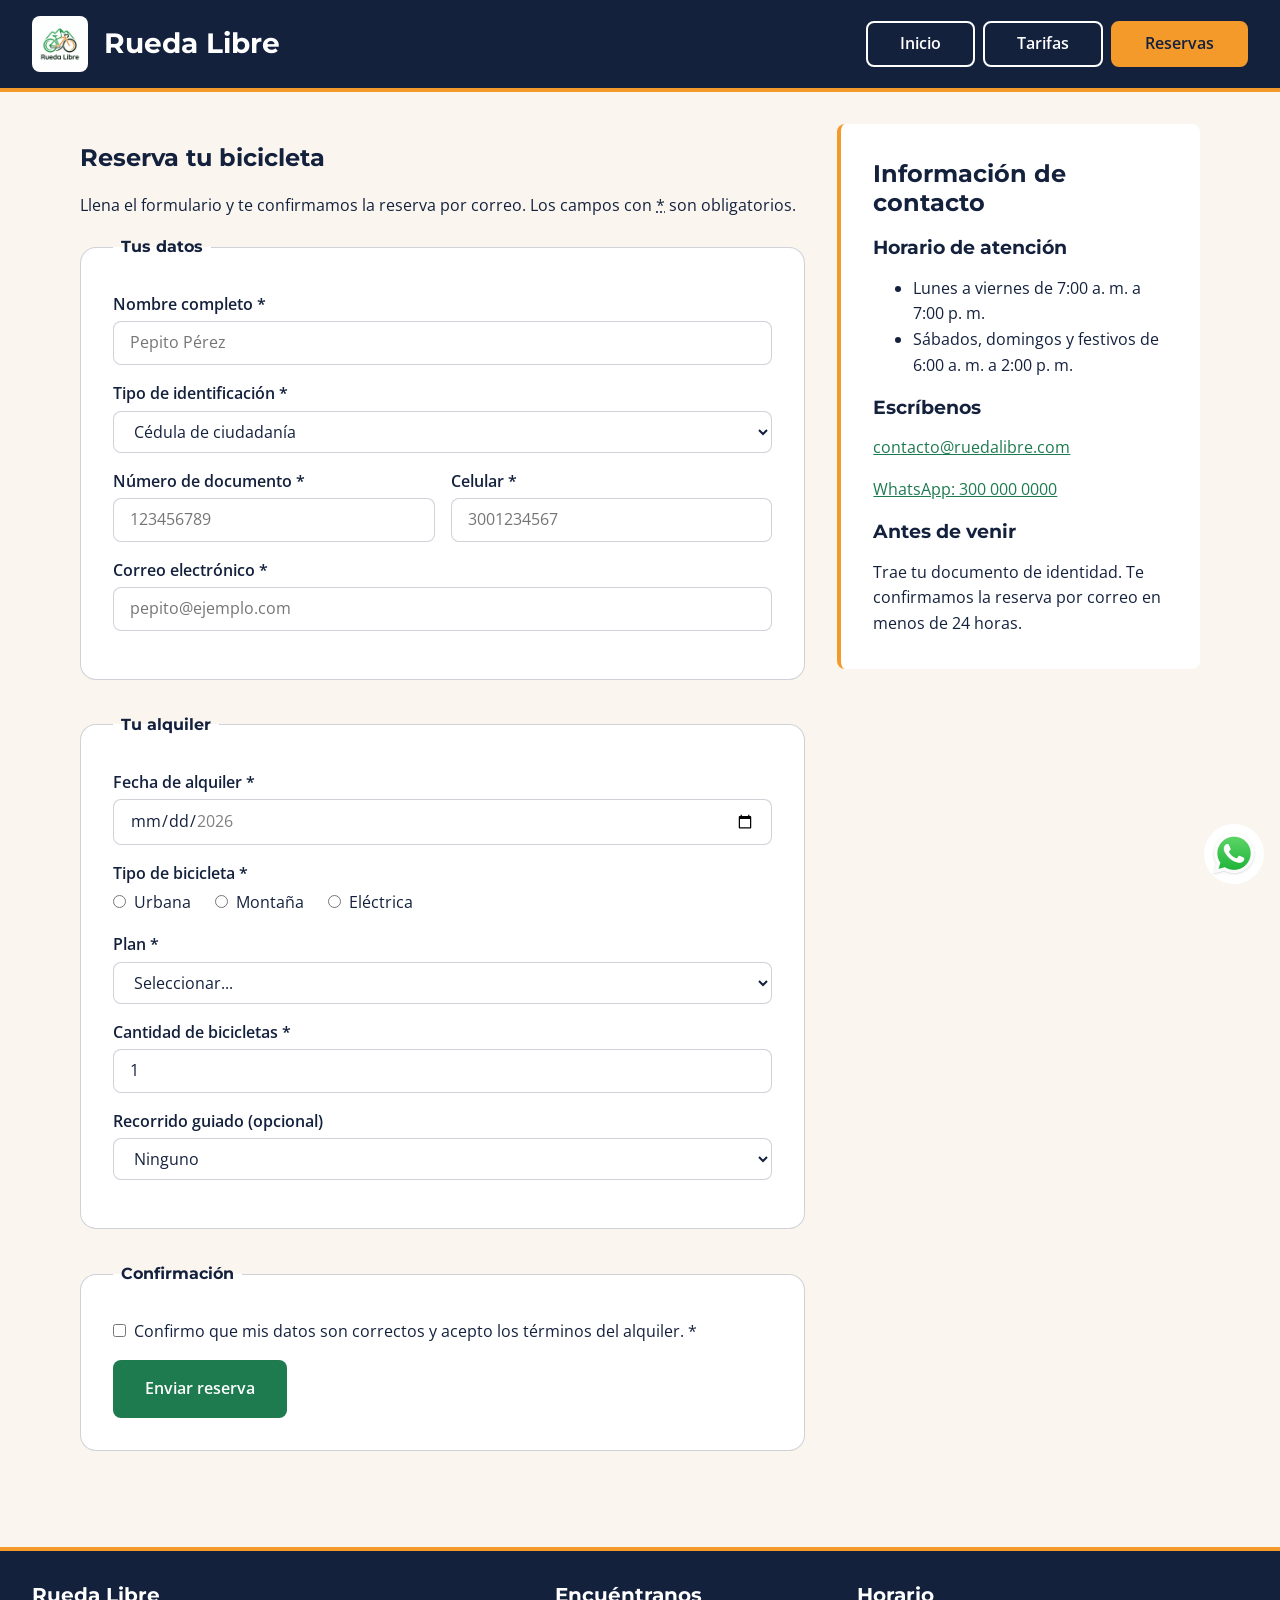
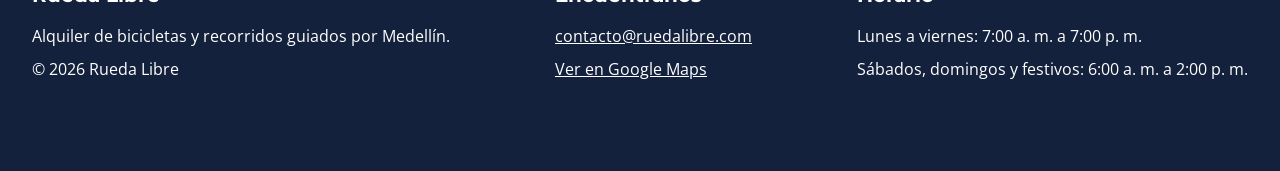
==== commit 5d48e304: "Semana 2 MiniReto 3: portada, rutas y reservas con Grid Co-Authored-By: Claude Opus 5.5 <noreply@ant" ====
--- a/paginas/reservas.html
+++ b/paginas/reservas.html
@@ -25,7 +25,7 @@
     </nav>
 </header>
 
-<main>
+<main class="reservas">
     <section>
         <h2>Reserva tu bicicleta</h2>
         <p>Llena el formulario y te confirmamos la reserva por correo. Los campos con <abbr title="obligatorio">*</abbr> son obligatorios.</p>
@@ -45,17 +45,19 @@
                         <option value="TI">Tarjeta de identidad</option>
                     </select>
                 </div>
-                <div class="campo">
-                    <label for="documento">Número de documento *</label>
-                    <input type="text" id="documento" name="documento" required inputmode="numeric" pattern="[0-9]{6,10}" title="Solo números, entre 6 y 10 dígitos" placeholder="123456789">
+                <div class="fila">
+                    <div class="campo">
+                        <label for="documento">Número de documento *</label>
+                        <input type="text" id="documento" name="documento" required inputmode="numeric" pattern="[0-9]{6,10}" title="Solo números, entre 6 y 10 dígitos" placeholder="123456789">
+                    </div>
+                    <div class="campo">
+                        <label for="telefono">Celular *</label>
+                        <input type="tel" id="telefono" name="telefono" required pattern="3[0-9]{9}" autocomplete="tel" title="Debe empezar por 3 y tener 10 dígitos" placeholder="3001234567">
+                    </div>
                 </div>
                 <div class="campo">
                     <label for="email">Correo electrónico *</label>
                     <input type="email" id="email" name="email" required autocomplete="email" placeholder="pepito@ejemplo.com">
-                </div>
-                <div class="campo">
-                    <label for="telefono">Celular *</label>
-                    <input type="tel" id="telefono" name="telefono" required pattern="3[0-9]{9}" autocomplete="tel" title="Debe empezar por 3 y tener 10 dígitos" placeholder="3001234567">
                 </div>
             </fieldset>
 
@@ -116,11 +118,17 @@
     </section>
 
     <aside>
-        <h2>Horario de atención</h2>
+        <h2>Información de contacto</h2>
+        <h3>Horario de atención</h3>
         <ul>
             <li>Lunes a viernes de 7:00 a. m. a 7:00 p. m.</li>
             <li>Sábados, domingos y festivos de 6:00 a. m. a 2:00 p. m.</li>
         </ul>
+        <h3>Escríbenos</h3>
+        <p><a href="mailto:contacto@ruedalibre.com">contacto@ruedalibre.com</a></p>
+        <p><a href="https://wa.me/573000000000" target="_blank" rel="noopener">WhatsApp: 300 000 0000</a></p>
+        <h3>Antes de venir</h3>
+        <p>Trae tu documento de identidad. Te confirmamos la reserva por correo en menos de 24 horas.</p>
     </aside>
 </main>
 
--- a/css/styles.css
+++ b/css/styles.css
@@ -86,13 +86,18 @@
 
 /* Contenido principal: una sola columna centrada */
 main {
-  max-width: 48rem;
+  max-width: 72rem;
   margin: 0 auto;
   padding: var(--espacio-grande) var(--espacio-mediano);
 }
 
 main section {
   margin-bottom: var(--espacio-grande);
+}
+
+/* Textos sueltos con un ancho cómodo de lectura */
+main section > p {
+  max-width: 45rem;
 }
 
 
@@ -169,8 +174,12 @@
 
 /* ---------- 4. COMPONENTES ---------- */
 
-/* Portada */
+/* Portada · Semana 2 MiniReto 3: dos columnas con Grid, texto centrado verticalmente */
 .portada {
+  display: grid;
+  grid-template-columns: 1fr 1fr;
+  align-items: center;
+  gap: var(--espacio-grande);
   min-height: 60vh;
   padding: var(--espacio-grande);
   border-radius: var(--radio);
@@ -190,8 +199,24 @@
 
 .portada img {
   width: 100%;
-  margin-top: var(--espacio-grande);
-  border-radius: var(--radio-pequeno);
+  border-radius: var(--radio-pequeno);
+}
+
+/* Galería de rutas: tres tarjetas en una fila (Grid) */
+.rutas {
+  display: grid;
+  grid-template-columns: repeat(3, 1fr);
+  gap: var(--espacio-grande);
+  margin-bottom: var(--espacio-mediano);
+}
+
+.rutas .tarjeta {
+  margin-bottom: 0;
+}
+
+.nivel {
+  margin: 0;
+  color: var(--gris-asfalto);
 }
 
 /* Tarjetas de servicios */
@@ -213,6 +238,33 @@
   margin: var(--espacio-mediano) 0 var(--espacio-pequeno);
 }
 
+/* Semana 2 · MiniReto 2: cuadrícula que se adapta sola (Grid, sin media queries) */
+.grilla {
+  display: grid;
+  grid-template-columns: repeat(auto-fit, minmax(16rem, 1fr));
+  gap: var(--espacio-grande);
+}
+
+/* Dentro de la grilla, cada tarjeta acomoda su contenido en columna (Flexbox) */
+.grilla .tarjeta {
+  display: flex;
+  flex-direction: column;
+  justify-content: flex-start;
+  margin-bottom: 0;
+}
+
+/* margin-top: auto empuja el enlace al final de la tarjeta,
+   aunque las descripciones tengan largos distintos */
+.grilla .tarjeta > a:last-child {
+  margin-top: auto;
+  align-self: flex-start;
+}
+
+.precio {
+  font-weight: 600;
+  color: var(--verde-ruta);
+}
+
 /* Etiqueta "Nuevo": anclada a la esquina de su tarjeta sin mover el contenido */
 .etiqueta-nuevo {
   position: absolute;
@@ -293,6 +345,25 @@
 
 
 /* ---------- 5. FORMULARIO ---------- */
+
+/* Semana 2 · MiniReto 3: formulario e información de contacto en proporción 2:1 (Grid) */
+.reservas {
+  display: grid;
+  grid-template-columns: 2fr 1fr;
+  align-items: start;
+  gap: var(--espacio-grande);
+}
+
+/* Dos campos cortos en la misma fila (Grid) */
+.fila {
+  display: grid;
+  grid-template-columns: 1fr 1fr;
+  gap: var(--espacio-mediano);
+}
+
+.reservas aside h3 {
+  margin-bottom: var(--espacio-pequeno);
+}
 fieldset {
   margin: 0 0 var(--espacio-grande);
   padding: var(--espacio-grande);
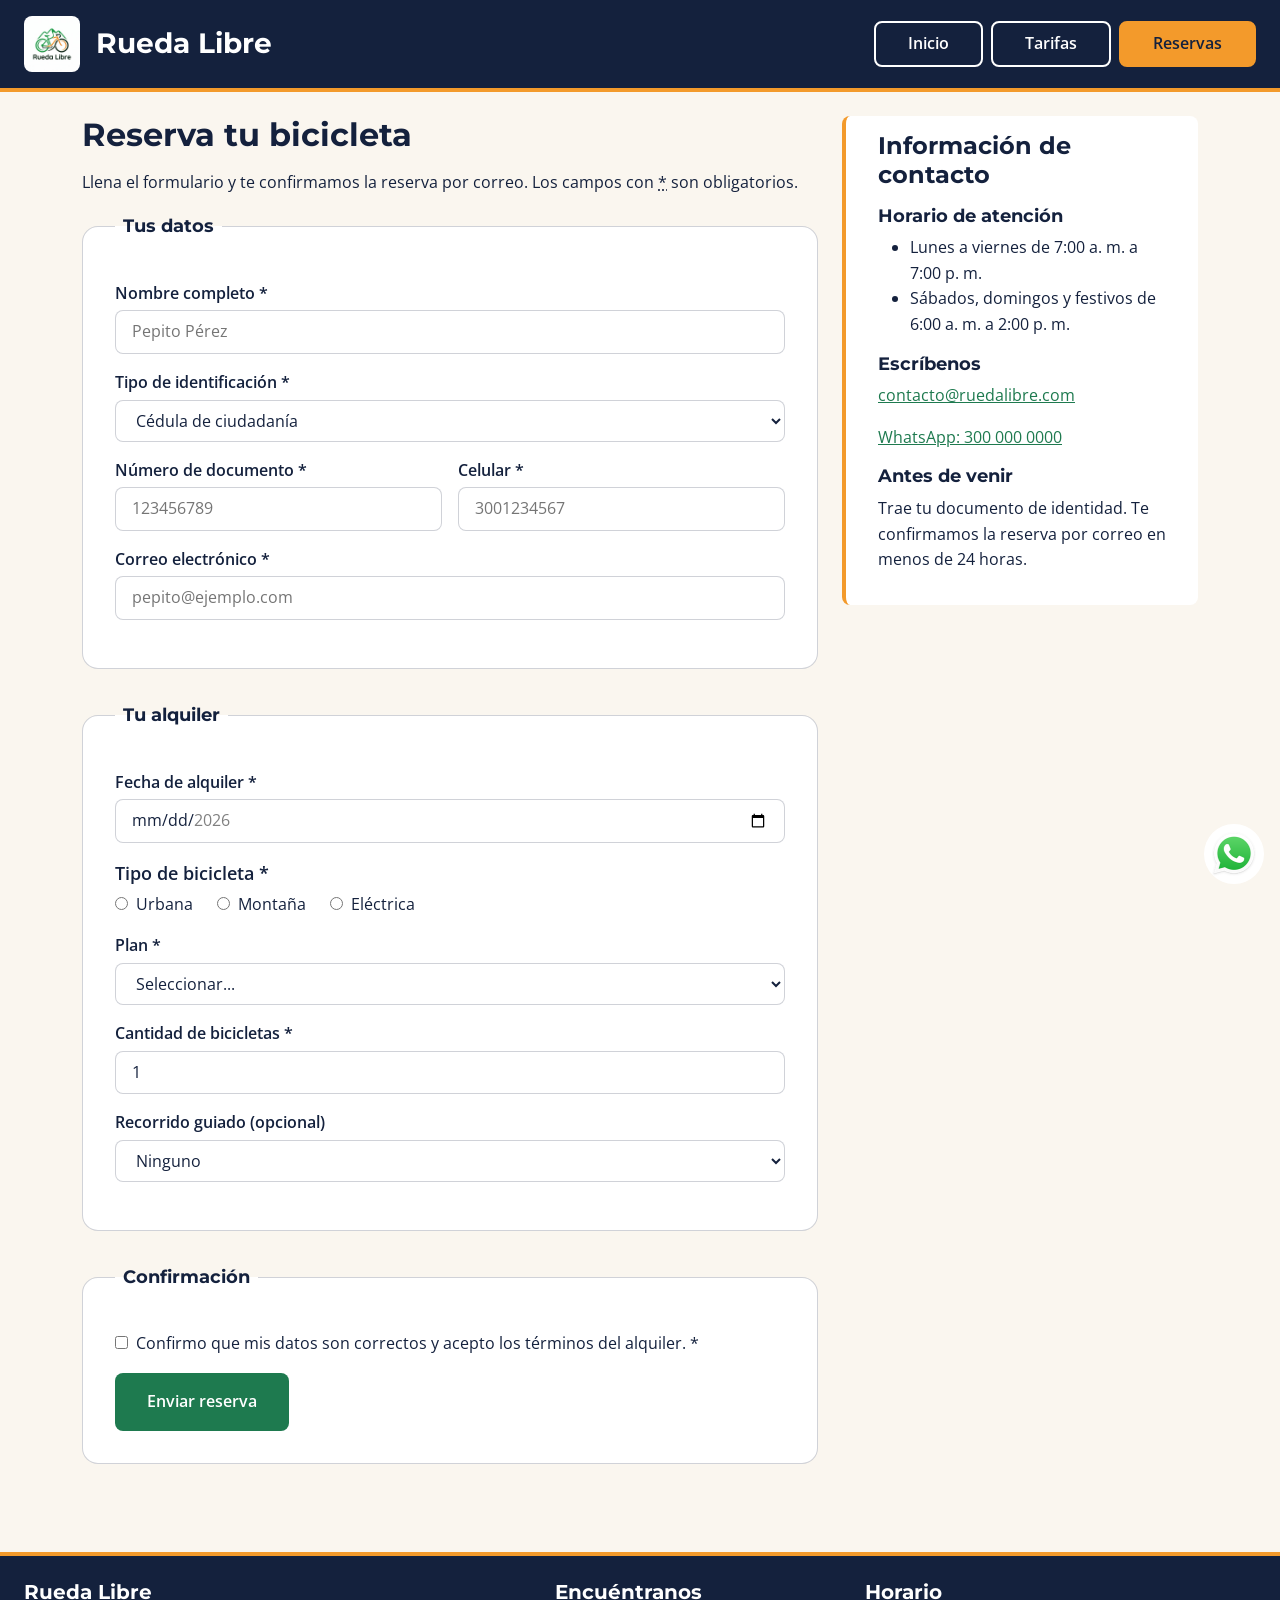
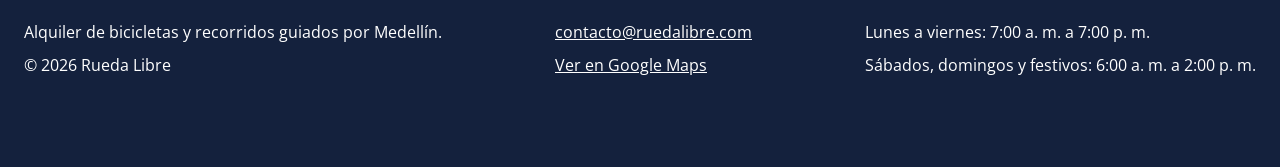
==== commit 8e60d380: "Semana 2 MiniReto 8: tarifas y reservas en Bootstrap, styles.css solo identidad Co-Authored-By: Clau" ====
--- a/paginas/reservas.html
+++ b/paginas/reservas.html
@@ -5,19 +5,20 @@
     <meta name="viewport" content="width=device-width, initial-scale=1.0">
     <meta name="description" content="Reserva en línea tu bicicleta o tu recorrido guiado con Rueda Libre en Medellín.">
     <title>Reservas | Rueda Libre</title>
+    <link href="https://cdn.jsdelivr.net/npm/bootstrap@5.3.3/dist/css/bootstrap.min.css" rel="stylesheet" integrity="sha384-QWTKZyjpPEjISv5WaRU9OFeRpok6YctnYmDr5pNlyT2bRjXh0JMhjY6hW+ALEwIH" crossorigin="anonymous">
     <link rel="preconnect" href="https://fonts.googleapis.com">
     <link rel="preconnect" href="https://fonts.gstatic.com" crossorigin>
     <link href="https://fonts.googleapis.com/css2?family=Montserrat:wght@700&family=Open+Sans:wght@400;600&display=swap" rel="stylesheet">
     <link rel="stylesheet" href="../css/styles.css">
 </head>
 <body>
-<header>
-    <div class="marca">
+<header class="d-flex flex-column flex-md-row justify-content-between align-items-center gap-3 px-3 px-md-4 py-3">
+    <div class="marca d-flex align-items-center gap-3">
         <img src="../img/logo.jpg" alt="Logo de Rueda Libre" width="56" height="56">
         <h1>Rueda Libre</h1>
     </div>
-    <nav aria-label="Menú principal">
-        <ul id="menu">
+    <nav>
+        <ul id="menu" class="d-flex flex-wrap justify-content-center gap-2 list-unstyled m-0 p-0">
             <li><a href="../index.html">Inicio</a></li>
             <li><a href="../paginas/tarifas.html">Tarifas</a></li>
             <li><a class="activo" href="../paginas/reservas.html">Reservas</a></li>
@@ -25,114 +26,122 @@
     </nav>
 </header>
 
-<main class="reservas">
-    <section>
-        <h2>Reserva tu bicicleta</h2>
-        <p>Llena el formulario y te confirmamos la reserva por correo. Los campos con <abbr title="obligatorio">*</abbr> son obligatorios.</p>
+<main class="container py-4">
+    <div class="row g-4 align-items-start">
+        <section class="col-12 col-md-8">
+            <h2>Reserva tu bicicleta</h2>
+            <p>Llena el formulario y te confirmamos la reserva por correo. Los campos con <abbr title="obligatorio">*</abbr> son obligatorios.</p>
 
-        <form action="#" method="post">
-            <fieldset>
-                <legend>Tus datos</legend>
-                <div class="campo">
-                    <label for="nombre">Nombre completo *</label>
-                    <input type="text" id="nombre" name="nombre" required minlength="3" autocomplete="name" placeholder="Pepito Pérez">
-                </div>
-                <div class="campo">
-                    <label for="tipo-id">Tipo de identificación *</label>
-                    <select id="tipo-id" name="tipo-id" required>
-                        <option value="CC">Cédula de ciudadanía</option>
-                        <option value="CE">Cédula de extranjería</option>
-                        <option value="TI">Tarjeta de identidad</option>
-                    </select>
-                </div>
-                <div class="fila">
+            <form action="#" method="post">
+                <fieldset>
+                    <legend>Tus datos</legend>
                     <div class="campo">
-                        <label for="documento">Número de documento *</label>
-                        <input type="text" id="documento" name="documento" required inputmode="numeric" pattern="[0-9]{6,10}" title="Solo números, entre 6 y 10 dígitos" placeholder="123456789">
+                        <label for="nombre">Nombre completo *</label>
+                        <input type="text" id="nombre" name="nombre" required minlength="3" autocomplete="name" placeholder="Pepito Pérez">
                     </div>
                     <div class="campo">
-                        <label for="telefono">Celular *</label>
-                        <input type="tel" id="telefono" name="telefono" required pattern="3[0-9]{9}" autocomplete="tel" title="Debe empezar por 3 y tener 10 dígitos" placeholder="3001234567">
+                        <label for="tipo-id">Tipo de identificación *</label>
+                        <select id="tipo-id" name="tipo-id" required>
+                            <option value="CC">Cédula de ciudadanía</option>
+                            <option value="CE">Cédula de extranjería</option>
+                            <option value="TI">Tarjeta de identidad</option>
+                        </select>
                     </div>
-                </div>
-                <div class="campo">
-                    <label for="email">Correo electrónico *</label>
-                    <input type="email" id="email" name="email" required autocomplete="email" placeholder="pepito@ejemplo.com">
-                </div>
-            </fieldset>
-
-            <fieldset>
-                <legend>Tu alquiler</legend>
-                <div class="campo">
-                    <label for="fecha">Fecha de alquiler *</label>
-                    <input type="date" id="fecha" name="fecha" min="2026-11-01" max="2026-12-31" required>
-                </div>
-                <fieldset class="grupo-opciones">
-                    <legend>Tipo de bicicleta *</legend>
-                    <div class="opcion">
-                        <input type="radio" id="bici-urbana" name="bicicleta" value="urbana" required>
-                        <label for="bici-urbana">Urbana</label>
+                    <div class="row gx-3">
+                        <div class="col-12 col-md-6">
+                            <div class="campo">
+                                <label for="documento">Número de documento *</label>
+                                <input type="text" id="documento" name="documento" required inputmode="numeric" pattern="[0-9]{6,10}" title="Solo números, entre 6 y 10 dígitos" placeholder="123456789">
+                            </div>
+                        </div>
+                        <div class="col-12 col-md-6">
+                            <div class="campo">
+                                <label for="telefono">Celular *</label>
+                                <input type="tel" id="telefono" name="telefono" required pattern="3[0-9]{9}" autocomplete="tel" title="Debe empezar por 3 y tener 10 dígitos" placeholder="3001234567">
+                            </div>
+                        </div>
                     </div>
-                    <div class="opcion">
-                        <input type="radio" id="bici-montana" name="bicicleta" value="montana">
-                        <label for="bici-montana">Montaña</label>
-                    </div>
-                    <div class="opcion">
-                        <input type="radio" id="bici-electrica" name="bicicleta" value="electrica">
-                        <label for="bici-electrica">Eléctrica</label>
+                    <div class="campo">
+                        <label for="email">Correo electrónico *</label>
+                        <input type="email" id="email" name="email" required autocomplete="email" placeholder="pepito@ejemplo.com">
                     </div>
                 </fieldset>
-                <div class="campo">
-                    <label for="plan">Plan *</label>
-                    <select id="plan" name="plan" required>
-                        <option value="">Seleccionar...</option>
-                        <option value="1h">1 hora</option>
-                        <option value="4h">Medio día (4 horas)</option>
-                        <option value="8h">Día completo (8 horas)</option>
-                    </select>
-                </div>
-                <div class="campo">
-                    <label for="cantidad">Cantidad de bicicletas *</label>
-                    <input type="number" id="cantidad" name="cantidad" min="1" max="6" value="1" required>
-                </div>
-                <div class="campo">
-                    <label for="recorrido">Recorrido guiado (opcional)</label>
-                    <select id="recorrido" name="recorrido">
-                        <option value="ninguno">Ninguno</option>
-                        <option value="rios">Ríos y parques</option>
-                        <option value="sabores">Sabores de barrio</option>
-                        <option value="palmas">Reto Las Palmas</option>
-                    </select>
-                </div>
-            </fieldset>
 
-            <fieldset>
-                <legend>Confirmación</legend>
-                <div class="opcion campo">
-                    <input type="checkbox" id="confirmacion" name="confirmacion" required>
-                    <label for="confirmacion">Confirmo que mis datos son correctos y acepto los términos del alquiler. *</label>
-                </div>
-                <button type="submit">Enviar reserva</button>
-            </fieldset>
-        </form>
-    </section>
+                <fieldset>
+                    <legend>Tu alquiler</legend>
+                    <div class="campo">
+                        <label for="fecha">Fecha de alquiler *</label>
+                        <input type="date" id="fecha" name="fecha" min="2026-11-01" max="2026-12-31" required>
+                    </div>
+                    <fieldset class="grupo-opciones">
+                        <legend>Tipo de bicicleta *</legend>
+                        <div class="opcion">
+                            <input type="radio" id="bici-urbana" name="bicicleta" value="urbana" required>
+                            <label for="bici-urbana">Urbana</label>
+                        </div>
+                        <div class="opcion">
+                            <input type="radio" id="bici-montana" name="bicicleta" value="montana">
+                            <label for="bici-montana">Montaña</label>
+                        </div>
+                        <div class="opcion">
+                            <input type="radio" id="bici-electrica" name="bicicleta" value="electrica">
+                            <label for="bici-electrica">Eléctrica</label>
+                        </div>
+                    </fieldset>
+                    <div class="campo">
+                        <label for="plan">Plan *</label>
+                        <select id="plan" name="plan" required>
+                            <option value="">Seleccionar...</option>
+                            <option value="1h">1 hora</option>
+                            <option value="4h">Medio día (4 horas)</option>
+                            <option value="8h">Día completo (8 horas)</option>
+                        </select>
+                    </div>
+                    <div class="campo">
+                        <label for="cantidad">Cantidad de bicicletas *</label>
+                        <input type="number" id="cantidad" name="cantidad" min="1" max="6" value="1" required>
+                    </div>
+                    <div class="campo">
+                        <label for="recorrido">Recorrido guiado (opcional)</label>
+                        <select id="recorrido" name="recorrido">
+                            <option value="ninguno">Ninguno</option>
+                            <option value="rios">Ríos y parques</option>
+                            <option value="sabores">Sabores de barrio</option>
+                            <option value="palmas">Reto Las Palmas</option>
+                        </select>
+                    </div>
+                </fieldset>
 
-    <aside>
-        <h2>Información de contacto</h2>
-        <h3>Horario de atención</h3>
-        <ul>
-            <li>Lunes a viernes de 7:00 a. m. a 7:00 p. m.</li>
-            <li>Sábados, domingos y festivos de 6:00 a. m. a 2:00 p. m.</li>
-        </ul>
-        <h3>Escríbenos</h3>
-        <p><a href="mailto:contacto@ruedalibre.com">contacto@ruedalibre.com</a></p>
-        <p><a href="https://wa.me/573000000000" target="_blank" rel="noopener">WhatsApp: 300 000 0000</a></p>
-        <h3>Antes de venir</h3>
-        <p>Trae tu documento de identidad. Te confirmamos la reserva por correo en menos de 24 horas.</p>
-    </aside>
+                <fieldset>
+                    <legend>Confirmación</legend>
+                    <div class="opcion campo">
+                        <input type="checkbox" id="confirmacion" name="confirmacion" required>
+                        <label for="confirmacion">Confirmo que mis datos son correctos y acepto los términos del alquiler. *</label>
+                    </div>
+                    <button type="submit">Enviar reserva</button>
+                </fieldset>
+            </form>
+        </section>
+
+        <div class="col-12 col-md-4">
+            <aside>
+                <h2>Información de contacto</h2>
+                <h3>Horario de atención</h3>
+                <ul>
+                    <li>Lunes a viernes de 7:00 a. m. a 7:00 p. m.</li>
+                    <li>Sábados, domingos y festivos de 6:00 a. m. a 2:00 p. m.</li>
+                </ul>
+                <h3>Escríbenos</h3>
+                <p><a href="mailto:contacto@ruedalibre.com">contacto@ruedalibre.com</a></p>
+                <p><a href="https://wa.me/573000000000" target="_blank" rel="noopener">WhatsApp: 300 000 0000</a></p>
+                <h3>Antes de venir</h3>
+                <p>Trae tu documento de identidad. Te confirmamos la reserva por correo en menos de 24 horas.</p>
+            </aside>
+        </div>
+    </div>
 </main>
 
-<footer>
+<footer class="d-flex flex-column flex-md-row justify-content-between align-items-start gap-4 px-3 px-md-4 pt-4">
     <div class="pie-bloque">
         <h2>Rueda Libre</h2>
         <p>Alquiler de bicicletas y recorridos guiados por Medellín.</p>
@@ -153,5 +162,6 @@
 <a class="whatsapp" href="https://wa.me/573000000000" target="_blank" rel="noopener">
     <img src="../img/whatsapp.png" alt="Escríbenos por WhatsApp" width="48" height="48">
 </a>
+<script src="https://cdn.jsdelivr.net/npm/bootstrap@5.3.3/dist/js/bootstrap.bundle.min.js" integrity="sha384-YvpcrYf0tY3lHB60NNkmXc5s9fDVZLESaAA55NDzOxhy9GkcIdslK1eN7N6jIeHz" crossorigin="anonymous"></script>
 </body>
 </html>
--- a/css/styles.css
+++ b/css/styles.css
@@ -1,5 +1,3 @@
-
-
 :root {
   /* Tipografías */
   --fuente-principal: "Open Sans", Arial, sans-serif;
@@ -54,6 +52,10 @@
   line-height: 1.2;
 }
 
+h2 {
+  margin-bottom: var(--espacio-mediano);
+}
+
 a {
   color: var(--verde-ruta);
 }
@@ -80,46 +82,25 @@
 /* Sobre fondos oscuros el contorno azul no se ve: se usa naranja (7.2:1) */
 header a:focus,
 footer a:focus,
-.portada a:focus {
+.portada a:focus,
+.franja a:focus {
   outline-color: var(--naranja-pedal);
-}
-
-/* Contenido principal: una sola columna centrada */
-main {
-  max-width: 72rem;
-  margin: 0 auto;
-  padding: var(--espacio-grande) var(--espacio-mediano);
 }
 
 main section {
   margin-bottom: var(--espacio-grande);
 }
 
-/* Textos sueltos con un ancho cómodo de lectura */
 main section > p {
   max-width: 45rem;
 }
 
 
 /* ---------- 3. ENCABEZADO Y NAVEGACIÓN ---------- */
-/* Semana 2 · MiniReto 1: nombre en un extremo y menú en el otro (Flexbox) */
 header {
-  display: flex;
-  justify-content: space-between;
-  align-items: center;
-  flex-wrap: wrap;
-  gap: var(--espacio-mediano);
   background-color: var(--azul-noche);
   color: var(--blanco);
-  padding: var(--espacio-mediano) var(--espacio-grande);
   border-bottom: 4px solid var(--naranja-pedal);
-}
-
-/* Logo y nombre en fila, centrados verticalmente entre sí */
-.marca {
-  display: flex;
-  align-items: center;
-  gap: var(--espacio-mediano);
 }
 
 .marca img {
@@ -132,20 +113,10 @@
   font-size: 1.75rem;
 }
 
-/* Menú: contenedor flexible; el gap reemplaza los márgenes y el inline-block de la semana 1 */
-#menu {
-  display: flex;
-  flex-wrap: wrap;
-  gap: var(--espacio-pequeno);
-  list-style: none;
-  padding: 0;
-  margin: 0;
-}
-
 /* Regla del compañero (MiniReto 10) adaptada a la paleta */
 #menu a {
   display: inline-block;
-  padding: var(--espacio-pequeno) var(--espacio-grande);
+  padding: var(--espacio-pequeno) var(--espacio-mediano);
   border: 2px solid var(--blanco);
   border-radius: var(--radio-pequeno);
   color: var(--blanco);
@@ -174,21 +145,17 @@
 
 /* ---------- 4. COMPONENTES ---------- */
 
-/* Portada · Semana 2 MiniReto 3: dos columnas con Grid, texto centrado verticalmente */
 .portada {
-  display: grid;
-  grid-template-columns: 1fr 1fr;
-  align-items: center;
-  gap: var(--espacio-grande);
   min-height: 60vh;
-  padding: var(--espacio-grande);
+  margin-bottom: var(--espacio-grande);
+  padding: var(--espacio-grande) var(--espacio-mediano);
   border-radius: var(--radio);
   background-color: var(--azul-noche);
   color: var(--blanco);
 }
 
 .portada h2 {
-  font-size: 2.25rem;
+  font-size: 1.75rem;
   margin-top: 0;
 }
 
@@ -202,18 +169,6 @@
   border-radius: var(--radio-pequeno);
 }
 
-/* Galería de rutas: tres tarjetas en una fila (Grid) */
-.rutas {
-  display: grid;
-  grid-template-columns: repeat(3, 1fr);
-  gap: var(--espacio-grande);
-  margin-bottom: var(--espacio-mediano);
-}
-
-.rutas .tarjeta {
-  margin-bottom: 0;
-}
-
 .nivel {
   margin: 0;
   color: var(--gris-asfalto);
@@ -222,7 +177,6 @@
 /* Tarjetas de servicios */
 .tarjeta {
   position: relative;
-  margin-bottom: var(--espacio-grande);
   padding: var(--espacio-mediano);
   border: 1px solid var(--borde);
   border-radius: var(--radio);
@@ -236,28 +190,7 @@
 
 .tarjeta h3 {
   margin: var(--espacio-mediano) 0 var(--espacio-pequeno);
-}
-
-/* Semana 2 · MiniReto 2: cuadrícula que se adapta sola (Grid, sin media queries) */
-.grilla {
-  display: grid;
-  grid-template-columns: repeat(auto-fit, minmax(16rem, 1fr));
-  gap: var(--espacio-grande);
-}
-
-/* Dentro de la grilla, cada tarjeta acomoda su contenido en columna (Flexbox) */
-.grilla .tarjeta {
-  display: flex;
-  flex-direction: column;
-  justify-content: flex-start;
-  margin-bottom: 0;
-}
-
-/* margin-top: auto empuja el enlace al final de la tarjeta,
-   aunque las descripciones tengan largos distintos */
-.grilla .tarjeta > a:last-child {
-  margin-top: auto;
-  align-self: flex-start;
+  font-size: 1.25rem;
 }
 
 .precio {
@@ -298,25 +231,47 @@
   color: var(--azul-noche);
 }
 
-/* En la portada (fondo azul) el botón va en naranja */
-.portada .boton {
+/* En la portada y la franja (fondo azul) el botón va en naranja */
+.portada .boton,
+.franja .boton {
   background-color: var(--naranja-pedal);
   color: var(--azul-noche);
 }
 
-.portada .boton:hover {
-  background-color: var(--blanco);
+.portada .boton:hover,
+.franja .boton:hover {
+  background-color: var(--blanco);
+}
+
+.dato {
+  font-family: var(--fuente-secundaria);
+  font-size: 2rem;
+  font-weight: 700;
+  color: var(--verde-ruta);
+}
+
+.franja {
+  padding: var(--espacio-grande);
+  border-radius: var(--radio);
+  background-color: var(--azul-noche);
+  color: var(--blanco);
+}
+
+.franja img {
+  border-radius: var(--radio-pequeno);
 }
 
 /* Tablas */
 table {
   width: 100%;
+  font-size: 0.8125rem;
   border-collapse: collapse;
   margin: var(--espacio-mediano) 0;
   background-color: var(--blanco);
 }
 
 caption {
+  caption-side: top;
   text-align: left;
   color: var(--gris-asfalto);
   margin-bottom: var(--espacio-pequeno);
@@ -325,7 +280,7 @@
 th,
 td {
   border: 1px solid var(--borde);
-  padding: var(--espacio-pequeno) var(--espacio-mediano);
+  padding: var(--espacio-xs);
   text-align: left;
 }
 
@@ -346,33 +301,27 @@
 
 /* ---------- 5. FORMULARIO ---------- */
 
-/* Semana 2 · MiniReto 3: formulario e información de contacto en proporción 2:1 (Grid) */
-.reservas {
-  display: grid;
-  grid-template-columns: 2fr 1fr;
-  align-items: start;
-  gap: var(--espacio-grande);
-}
-
-/* Dos campos cortos en la misma fila (Grid) */
-.fila {
-  display: grid;
-  grid-template-columns: 1fr 1fr;
-  gap: var(--espacio-mediano);
-}
-
-.reservas aside h3 {
+aside h2 {
+  font-size: 1.5rem;
+}
+
+aside h3 {
+  font-size: 1.125rem;
   margin-bottom: var(--espacio-pequeno);
 }
+
 fieldset {
   margin: 0 0 var(--espacio-grande);
-  padding: var(--espacio-grande);
+  padding: var(--espacio-mediano);
   border: 1px solid var(--borde);
   border-radius: var(--radio);
   background-color: var(--blanco);
 }
 
 legend {
+  float: none;
+  width: auto;
+  font-size: 1.125rem;
   padding: 0 var(--espacio-pequeno);
   font-family: var(--fuente-secundaria);
   font-weight: 700;
@@ -443,16 +392,10 @@
 
 
 /* ---------- 6. PIE DE PÁGINA ---------- */
-/* Semana 2 · MiniReto 1: tres bloques en fila, alineados por arriba (Flexbox) */
 footer {
-  display: flex;
-  justify-content: space-between;
-  align-items: flex-start;
-  flex-wrap: wrap;
-  gap: var(--espacio-grande);
   background-color: var(--azul-noche);
   color: var(--blanco);
-  padding: var(--espacio-grande) var(--espacio-grande) var(--espacio-xl);
+  padding-bottom: var(--espacio-xl);
   border-top: 4px solid var(--naranja-pedal);
 }
 
@@ -494,3 +437,41 @@
 .whatsapp:hover {
   border-color: var(--verde-ruta);
 }
+
+
+/* ---------- 8. RESPONSIVE ---------- */
+
+/* Tablet: desde 768px */
+@media (min-width: 768px) {
+  #menu a {
+    padding: var(--espacio-pequeno) var(--espacio-grande);
+  }
+
+  .portada {
+    padding: var(--espacio-grande);
+  }
+
+  fieldset {
+    padding: var(--espacio-grande);
+  }
+
+  table {
+    font-size: 1rem;
+  }
+
+  th,
+  td {
+    padding: var(--espacio-pequeno) var(--espacio-mediano);
+  }
+}
+
+/* Escritorio: desde 1200px */
+@media (min-width: 1200px) {
+  .portada {
+    padding: var(--espacio-xl) var(--espacio-grande);
+  }
+
+  .portada h2 {
+    font-size: 2.75rem;
+  }
+}
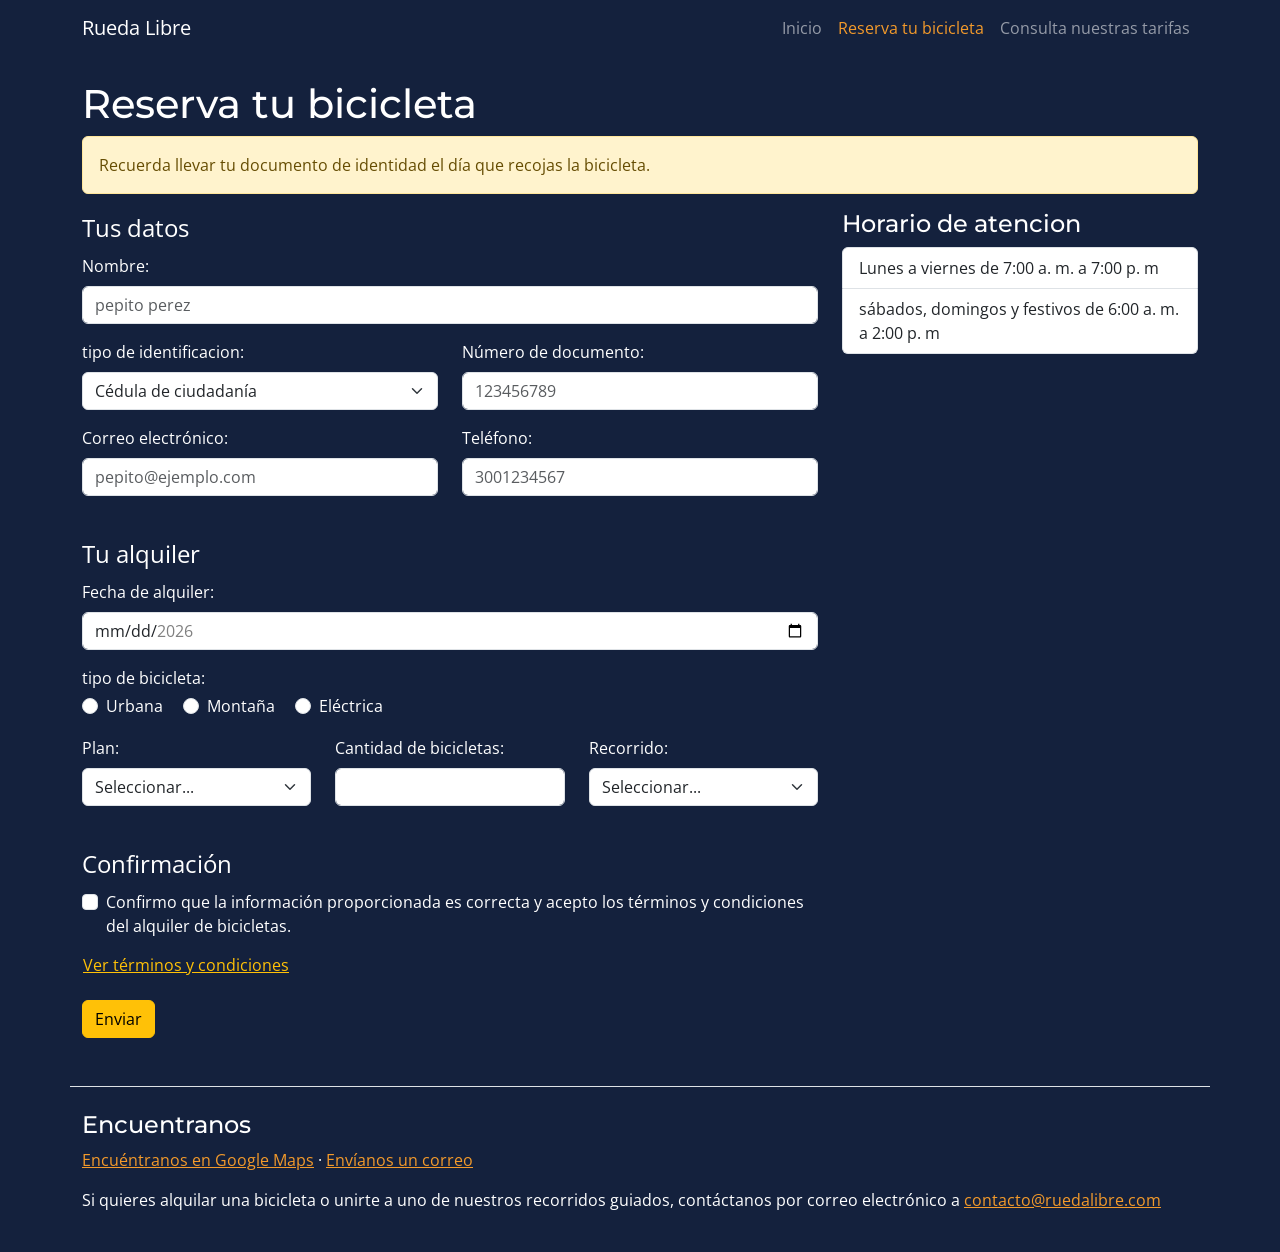
==== commit 9cc4a49a: "Rueda Libre con Bootstrap: navbar, grid, cards, carrusel, tablas, formulario, modal y alerta" ====
--- a/paginas/reservas.html
+++ b/paginas/reservas.html
@@ -3,165 +3,176 @@
 <head>
     <meta charset="UTF-8">
     <meta name="viewport" content="width=device-width, initial-scale=1.0">
-    <meta name="description" content="Reserva en línea tu bicicleta o tu recorrido guiado con Rueda Libre en Medellín.">
     <title>Reservas | Rueda Libre</title>
-    <link href="https://cdn.jsdelivr.net/npm/bootstrap@5.3.3/dist/css/bootstrap.min.css" rel="stylesheet" integrity="sha384-QWTKZyjpPEjISv5WaRU9OFeRpok6YctnYmDr5pNlyT2bRjXh0JMhjY6hW+ALEwIH" crossorigin="anonymous">
+    <link href="https://cdn.jsdelivr.net/npm/bootstrap@5.3.3/dist/css/bootstrap.min.css" rel="stylesheet">
     <link rel="preconnect" href="https://fonts.googleapis.com">
-    <link rel="preconnect" href="https://fonts.gstatic.com" crossorigin>
+    <link rel="preconnect" href="https://fonts.gstatic.com/" crossorigin>
     <link href="https://fonts.googleapis.com/css2?family=Montserrat:wght@700&family=Open+Sans:wght@400;600&display=swap" rel="stylesheet">
     <link rel="stylesheet" href="../css/styles.css">
 </head>
 <body>
-<header class="d-flex flex-column flex-md-row justify-content-between align-items-center gap-3 px-3 px-md-4 py-3">
-    <div class="marca d-flex align-items-center gap-3">
-        <img src="../img/logo.jpg" alt="Logo de Rueda Libre" width="56" height="56">
-        <h1>Rueda Libre</h1>
-    </div>
-    <nav>
-        <ul id="menu" class="d-flex flex-wrap justify-content-center gap-2 list-unstyled m-0 p-0">
-            <li><a href="../index.html">Inicio</a></li>
-            <li><a href="../paginas/tarifas.html">Tarifas</a></li>
-            <li><a class="activo" href="../paginas/reservas.html">Reservas</a></li>
-        </ul>
+<header>
+    <nav class="navbar navbar-expand-md" data-bs-theme="dark">
+        <div class="container">
+            <a class="navbar-brand" href="../index.html">Rueda Libre</a>
+            <button class="navbar-toggler" type="button" data-bs-toggle="collapse" data-bs-target="#menu" aria-controls="menu" aria-expanded="false" aria-label="Abrir menú">
+                <span class="navbar-toggler-icon"></span>
+            </button>
+            <div class="collapse navbar-collapse" id="menu">
+                <ul class="navbar-nav ms-auto">
+                    <li class="nav-item"><a class="nav-link" href="../index.html">Inicio</a></li>
+                    <li class="nav-item"><a class="nav-link active" href="reservas.html">Reserva tu bicicleta</a></li>
+                    <li class="nav-item"><a class="nav-link" href="tarifas.html">Consulta nuestras tarifas</a></li>
+                </ul>
+            </div>
+        </div>
     </nav>
 </header>
 
 <main class="container py-4">
-    <div class="row g-4 align-items-start">
-        <section class="col-12 col-md-8">
-            <h2>Reserva tu bicicleta</h2>
-            <p>Llena el formulario y te confirmamos la reserva por correo. Los campos con <abbr title="obligatorio">*</abbr> son obligatorios.</p>
+    <h1>Reserva tu bicicleta</h1>
 
+    <div class="alert alert-warning">
+        Recuerda llevar tu documento de identidad el día que recojas la bicicleta.
+    </div>
+
+    <div class="row g-4">
+        <section class="col-12 col-lg-8">
             <form action="#" method="post">
-                <fieldset>
+                <fieldset class="mb-4">
                     <legend>Tus datos</legend>
-                    <div class="campo">
-                        <label for="nombre">Nombre completo *</label>
-                        <input type="text" id="nombre" name="nombre" required minlength="3" autocomplete="name" placeholder="Pepito Pérez">
+                    <div class="mb-3">
+                        <label for="nombre" class="form-label">Nombre:</label>
+                        <input type="text" id="nombre" name="nombre" class="form-control" required placeholder="pepito perez">
                     </div>
-                    <div class="campo">
-                        <label for="tipo-id">Tipo de identificación *</label>
-                        <select id="tipo-id" name="tipo-id" required>
-                            <option value="CC">Cédula de ciudadanía</option>
-                            <option value="CE">Cédula de extranjería</option>
-                            <option value="TI">Tarjeta de identidad</option>
-                        </select>
-                    </div>
-                    <div class="row gx-3">
-                        <div class="col-12 col-md-6">
-                            <div class="campo">
-                                <label for="documento">Número de documento *</label>
-                                <input type="text" id="documento" name="documento" required inputmode="numeric" pattern="[0-9]{6,10}" title="Solo números, entre 6 y 10 dígitos" placeholder="123456789">
-                            </div>
+                    <div class="row">
+                        <div class="col-12 col-md-6 mb-3">
+                            <label for="tipoID" class="form-label">tipo de identificacion:</label>
+                            <select name="tipoID" id="tipoID" class="form-select">
+                                <option value="CC">Cédula de ciudadanía</option>
+                                <option value="CE">Cédula de extranjería</option>
+                                <option value="TI">Tarjeta de identidad</option>
+                            </select>
                         </div>
-                        <div class="col-12 col-md-6">
-                            <div class="campo">
-                                <label for="telefono">Celular *</label>
-                                <input type="tel" id="telefono" name="telefono" required pattern="3[0-9]{9}" autocomplete="tel" title="Debe empezar por 3 y tener 10 dígitos" placeholder="3001234567">
-                            </div>
+                        <div class="col-12 col-md-6 mb-3">
+                            <label for="ID" class="form-label">Número de documento:</label>
+                            <input type="text" id="ID" name="ID" class="form-control" inputmode="numeric" pattern="[0-9]{6,10}" placeholder="123456789">
                         </div>
                     </div>
-                    <div class="campo">
-                        <label for="email">Correo electrónico *</label>
-                        <input type="email" id="email" name="email" required autocomplete="email" placeholder="pepito@ejemplo.com">
+                    <div class="row">
+                        <div class="col-12 col-md-6 mb-3">
+                            <label for="email" class="form-label">Correo electrónico:</label>
+                            <input type="email" id="email" name="email" class="form-control" required placeholder="pepito@ejemplo.com">
+                        </div>
+                        <div class="col-12 col-md-6 mb-3">
+                            <label for="telefono" class="form-label">Teléfono:</label>
+                            <input type="tel" id="telefono" name="telefono" class="form-control" pattern="3[0-9]{9}" placeholder="3001234567" title="El número de teléfono debe comenzar con 3 y tener 10 dígitos">
+                        </div>
                     </div>
                 </fieldset>
 
-                <fieldset>
+                <fieldset class="mb-4">
                     <legend>Tu alquiler</legend>
-                    <div class="campo">
-                        <label for="fecha">Fecha de alquiler *</label>
-                        <input type="date" id="fecha" name="fecha" min="2026-11-01" max="2026-12-31" required>
+                    <div class="mb-3">
+                        <label for="fecha" class="form-label">Fecha de alquiler:</label>
+                        <input type="date" id="fecha" name="fecha" class="form-control" min="2026-11-01" max="2026-12-31" required>
                     </div>
-                    <fieldset class="grupo-opciones">
-                        <legend>Tipo de bicicleta *</legend>
-                        <div class="opcion">
-                            <input type="radio" id="bici-urbana" name="bicicleta" value="urbana" required>
-                            <label for="bici-urbana">Urbana</label>
+                    <div class="mb-3">
+                        <p class="mb-1">tipo de bicicleta:</p>
+                        <div class="form-check form-check-inline">
+                            <input type="radio" id="urbana" name="bicicleta" value="urbana" class="form-check-input" required>
+                            <label for="urbana" class="form-check-label">Urbana</label>
                         </div>
-                        <div class="opcion">
-                            <input type="radio" id="bici-montana" name="bicicleta" value="montana">
-                            <label for="bici-montana">Montaña</label>
+                        <div class="form-check form-check-inline">
+                            <input type="radio" id="montana" name="bicicleta" value="montaña" class="form-check-input">
+                            <label for="montana" class="form-check-label">Montaña</label>
                         </div>
-                        <div class="opcion">
-                            <input type="radio" id="bici-electrica" name="bicicleta" value="electrica">
-                            <label for="bici-electrica">Eléctrica</label>
+                        <div class="form-check form-check-inline">
+                            <input type="radio" id="electrica" name="bicicleta" value="electrica" class="form-check-input">
+                            <label for="electrica" class="form-check-label">Eléctrica</label>
                         </div>
-                    </fieldset>
-                    <div class="campo">
-                        <label for="plan">Plan *</label>
-                        <select id="plan" name="plan" required>
-                            <option value="">Seleccionar...</option>
-                            <option value="1h">1 hora</option>
-                            <option value="4h">Medio día (4 horas)</option>
-                            <option value="8h">Día completo (8 horas)</option>
-                        </select>
                     </div>
-                    <div class="campo">
-                        <label for="cantidad">Cantidad de bicicletas *</label>
-                        <input type="number" id="cantidad" name="cantidad" min="1" max="6" value="1" required>
-                    </div>
-                    <div class="campo">
-                        <label for="recorrido">Recorrido guiado (opcional)</label>
-                        <select id="recorrido" name="recorrido">
-                            <option value="ninguno">Ninguno</option>
-                            <option value="rios">Ríos y parques</option>
-                            <option value="sabores">Sabores de barrio</option>
-                            <option value="palmas">Reto Las Palmas</option>
-                        </select>
+                    <div class="row">
+                        <div class="col-12 col-md-4 mb-3">
+                            <label for="plan" class="form-label">Plan:</label>
+                            <select name="plan" id="plan" class="form-select">
+                                <option value="">Seleccionar...</option>
+                                <option value="1h">1 hora</option>
+                                <option value="4h">Medio dia (4h)</option>
+                                <option value="8h">dia completo (8h)</option>
+                            </select>
+                        </div>
+                        <div class="col-12 col-md-4 mb-3">
+                            <label for="cantidad" class="form-label">Cantidad de bicicletas:</label>
+                            <input type="number" id="cantidad" name="cantidad" class="form-control" min="1" max="6" required>
+                        </div>
+                        <div class="col-12 col-md-4 mb-3">
+                            <label for="recorrido" class="form-label">Recorrido:</label>
+                            <select name="recorrido" id="recorrido" class="form-select">
+                                <option value="">Seleccionar...</option>
+                                <option value="urbano">Rios y parques</option>
+                                <option value="montaña">Reto las palmas</option>
+                                <option value="sabores">Sabores de barrio</option>
+                                <option value="ninguno">Ninguno</option>
+                            </select>
+                        </div>
                     </div>
                 </fieldset>
 
-                <fieldset>
+                <fieldset class="mb-4">
                     <legend>Confirmación</legend>
-                    <div class="opcion campo">
-                        <input type="checkbox" id="confirmacion" name="confirmacion" required>
-                        <label for="confirmacion">Confirmo que mis datos son correctos y acepto los términos del alquiler. *</label>
+                    <div class="form-check mb-2">
+                        <input type="checkbox" id="confirmacion" name="confirmacion" class="form-check-input" required>
+                        <label for="confirmacion" class="form-check-label">Confirmo que la información proporcionada es correcta y acepto los términos y condiciones del alquiler de bicicletas.</label>
                     </div>
-                    <button type="submit">Enviar reserva</button>
+                    <button type="button" class="btn btn-link text-warning px-0 mb-3" data-bs-toggle="modal" data-bs-target="#terminos">Ver términos y condiciones</button>
+                    <div>
+                        <button type="submit" class="btn btn-warning">Enviar</button>
+                    </div>
                 </fieldset>
             </form>
         </section>
 
-        <div class="col-12 col-md-4">
-            <aside>
-                <h2>Información de contacto</h2>
-                <h3>Horario de atención</h3>
-                <ul>
-                    <li>Lunes a viernes de 7:00 a. m. a 7:00 p. m.</li>
-                    <li>Sábados, domingos y festivos de 6:00 a. m. a 2:00 p. m.</li>
-                </ul>
-                <h3>Escríbenos</h3>
-                <p><a href="mailto:contacto@ruedalibre.com">contacto@ruedalibre.com</a></p>
-                <p><a href="https://wa.me/573000000000" target="_blank" rel="noopener">WhatsApp: 300 000 0000</a></p>
-                <h3>Antes de venir</h3>
-                <p>Trae tu documento de identidad. Te confirmamos la reserva por correo en menos de 24 horas.</p>
-            </aside>
-        </div>
+        <aside class="col-12 col-lg-4">
+            <h2 class="h4">Horario de atencion</h2>
+            <ul class="list-group">
+                <li class="list-group-item">Lunes a viernes de 7:00 a. m. a 7:00 p. m</li>
+                <li class="list-group-item">sábados, domingos y festivos de 6:00 a. m. a 2:00 p. m</li>
+            </ul>
+        </aside>
     </div>
 </main>
 
-<footer class="d-flex flex-column flex-md-row justify-content-between align-items-start gap-4 px-3 px-md-4 pt-4">
-    <div class="pie-bloque">
-        <h2>Rueda Libre</h2>
-        <p>Alquiler de bicicletas y recorridos guiados por Medellín.</p>
-        <p>© 2026 Rueda Libre</p>
+<div class="modal fade" id="terminos" tabindex="-1" aria-labelledby="tituloTerminos" aria-hidden="true">
+    <div class="modal-dialog">
+        <div class="modal-content text-dark">
+            <div class="modal-header">
+                <h2 class="modal-title h5" id="tituloTerminos">Términos y condiciones</h2>
+                <button type="button" class="btn-close" data-bs-dismiss="modal" aria-label="Cerrar"></button>
+            </div>
+            <div class="modal-body">
+                <ul>
+                    <li>Hay que presentar el documento de identidad al recoger la bicicleta.</li>
+                    <li>La bicicleta se devuelve en el horario acordado.</li>
+                    <li>El casco y el candado están incluidos y se devuelven con la bicicleta.</li>
+                </ul>
+            </div>
+            <div class="modal-footer">
+                <button type="button" class="btn btn-secondary" data-bs-dismiss="modal">Cerrar</button>
+            </div>
+        </div>
     </div>
-    <div class="pie-bloque">
-        <h2 id="encuentranos">Encuéntranos</h2>
-        <p><a href="mailto:contacto@ruedalibre.com">contacto@ruedalibre.com</a></p>
-        <p><a href="https://www.google.com/maps/dir//5FW3%2BXF+Mansion+de+WESTCOL,+Medell%C3%ADn,+Santa+Elena,+Medell%C3%ADn,+Antioquia/@6.1742612,-75.5869264,14z/data=!4m18!1m8!3m7!1s0x8e46830072f8808f:0xcc41ccfc072af6ef!2sMansion+de+WESTCOL!8m2!3d6.1974817!4d-75.5462576!15sCg9jYXNhIGRlIHdlc3Rjb2ySARNjb25kb21pbml1bV9jb21wbGV44AEA!16s%2Fg%2F11zxk6hddf!4m8!1m0!1m5!1m1!1s0x8e46830072f8808f:0xcc41ccfc072af6ef!2m2!1d-75.5462576!2d6.1974817!3e3?hl=es&amp;entry=ttu&amp;g_ep=EgoyMDI2MTAyMC4wIKXMDSoASAFQAw%3D%3D" target="_blank" rel="noopener">Ver en Google Maps</a></p>
-    </div>
-    <div class="pie-bloque">
-        <h2>Horario</h2>
-        <p>Lunes a viernes: 7:00 a. m. a 7:00 p. m.</p>
-        <p>Sábados, domingos y festivos: 6:00 a. m. a 2:00 p. m.</p>
-    </div>
+</div>
+
+<footer class="container py-4 border-top">
+    <h2 id="Encuentranos" class="h4">Encuentranos</h2>
+    <p>
+        <a href="https://www.google.com/maps/dir//5FW3%2BXF+Mansion+de+WESTCOL,+Medell%C3%ADn,+Santa+Elena,+Medell%C3%ADn,+Antioquia/@6.1742612,-75.5869264,14z/data=!4m18!1m8!3m7!1s0x8e46830072f8808f:0xcc41ccfc072af6ef!2sMansion+de+WESTCOL!8m2!3d6.1974817!4d-75.5462576!15sCg9jYXNhIGRlIHdlc3Rjb2ySARNjb25kb21pbml1bV9jb21wbGV44AEA!16s%2Fg%2F11zxk6hddf!4m8!1m0!1m5!1m1!1s0x8e46830072f8808f:0xcc41ccfc072af6ef!2m2!1d-75.5462576!2d6.1974817!3e3?hl=es&entry=ttu&g_ep=EgoyMDI2MTAyMC4wIKXMDSoASAFQAw%3D%3D" target="_blank">Encuéntranos en Google Maps</a> ·
+        <a href="mailto:rueda-libre@gmail.com">Envíanos un correo</a>
+    </p>
+    <p>Si quieres alquilar una bicicleta o unirte a uno de nuestros recorridos guiados, contáctanos por correo electrónico a <a href="mailto:contacto@ruedalibre.com">contacto@ruedalibre.com</a></p>
 </footer>
 
-<a class="whatsapp" href="https://wa.me/573000000000" target="_blank" rel="noopener">
-    <img src="../img/whatsapp.png" alt="Escríbenos por WhatsApp" width="48" height="48">
-</a>
-<script src="https://cdn.jsdelivr.net/npm/bootstrap@5.3.3/dist/js/bootstrap.bundle.min.js" integrity="sha384-YvpcrYf0tY3lHB60NNkmXc5s9fDVZLESaAA55NDzOxhy9GkcIdslK1eN7N6jIeHz" crossorigin="anonymous"></script>
+<script src="https://cdn.jsdelivr.net/npm/bootstrap@5.3.3/dist/js/bootstrap.bundle.min.js"></script>
 </body>
 </html>
--- a/css/styles.css
+++ b/css/styles.css
@@ -10,468 +10,19 @@
   --verde-ruta: #1E7A4F;
   --naranja-pedal: #F39A2B;
   --rojo-error: #B3261E;
-  --borde: rgba(20, 33, 61, 0.2);
-
-  /* Escala de espaciado */
-  --espacio-xs: 0.25rem;
-  --espacio-pequeno: 0.5rem;
+  --espacio-pequeño: 0.5rem;
   --espacio-mediano: 1rem;
   --espacio-grande: 2rem;
-  --espacio-xl: 5rem;
-
-  /* Bordes redondeados */
-  --radio: 1rem;
-  --radio-pequeno: 0.5rem;
 }
 
-
-/* ---------- 2. BASE ---------- */
-* {
-  box-sizing: border-box;
-}
-
-html {
-  scroll-behavior: smooth;
-}
-
-body {
-  margin: 0;
-  font-family: var(--fuente-principal);
-  font-weight: 400;
-  color: var(--azul-noche);
-  background-color: var(--crema);
-  line-height: 1.6;
-}
-
-h1,
-h2,
-h3,
-h4 {
-  font-family: var(--fuente-secundaria);
-  font-weight: 700;
-  line-height: 1.2;
-}
-
-h2 {
-  margin-bottom: var(--espacio-mediano);
-}
-
-a {
-  color: var(--verde-ruta);
-}
-
-a:hover {
-  color: var(--azul-noche);
-}
-
-img {
-  max-width: 100%;
-  height: auto;
-  display: block;
-}
-
-/* Foco visible: contorno azul sobre fondos claros */
-a:focus,
-button:focus,
-input:focus,
-select:focus {
-  outline: 3px solid var(--azul-noche);
-  outline-offset: 2px;
-}
-
-/* Sobre fondos oscuros el contorno azul no se ve: se usa naranja (7.2:1) */
-header a:focus,
-footer a:focus,
-.portada a:focus,
-.franja a:focus {
-  outline-color: var(--naranja-pedal);
-}
-
-main section {
-  margin-bottom: var(--espacio-grande);
-}
-
-main section > p {
-  max-width: 45rem;
-}
-
-
-/* ---------- 3. ENCABEZADO Y NAVEGACIÓN ---------- */
-header {
-  background-color: var(--azul-noche);
-  color: var(--blanco);
-  border-bottom: 4px solid var(--naranja-pedal);
-}
-
-.marca img {
-  width: 3.5rem;
-  border-radius: var(--radio-pequeno);
-}
-
-.marca h1 {
-  margin: 0;
-  font-size: 1.75rem;
-}
-
-/* Regla del compañero (MiniReto 10) adaptada a la paleta */
-#menu a {
-  display: inline-block;
-  padding: var(--espacio-pequeno) var(--espacio-mediano);
-  border: 2px solid var(--blanco);
-  border-radius: var(--radio-pequeno);
-  color: var(--blanco);
-  font-weight: 600;
-  text-decoration: none;
-}
-
-/* Corrección del conflicto: #menu .activo (1,1,0) le gana a #menu a (1,0,1) */
-#menu .activo {
-  background-color: var(--naranja-pedal);
-  border-color: var(--naranja-pedal);
-  color: var(--azul-noche);
-}
-
-#menu a:hover,
-#menu a:focus {
-  border-color: var(--naranja-pedal);
-  color: var(--naranja-pedal);
-}
-
-#menu .activo:hover,
-#menu .activo:focus {
-  color: var(--azul-noche);
-}
-
-
-/* ---------- 4. COMPONENTES ---------- */
-
-.portada {
-  min-height: 60vh;
-  margin-bottom: var(--espacio-grande);
-  padding: var(--espacio-grande) var(--espacio-mediano);
-  border-radius: var(--radio);
-  background-color: var(--azul-noche);
-  color: var(--blanco);
-}
-
-.portada h2 {
-  font-size: 1.75rem;
-  margin-top: 0;
-}
-
-.portada p {
-  margin: 0 0 var(--espacio-grande);
-  font-size: 1.125rem;
-}
-
-.portada img {
-  width: 100%;
-  border-radius: var(--radio-pequeno);
-}
-
-.nivel {
-  margin: 0;
-  color: var(--gris-asfalto);
-}
-
-/* Tarjetas de servicios */
-.tarjeta {
-  position: relative;
-  padding: var(--espacio-mediano);
-  border: 1px solid var(--borde);
-  border-radius: var(--radio);
-  background-color: var(--blanco);
-}
-
-.tarjeta img {
-  width: 100%;
-  border-radius: var(--radio-pequeno);
-}
-
-.tarjeta h3 {
-  margin: var(--espacio-mediano) 0 var(--espacio-pequeno);
-  font-size: 1.25rem;
-}
-
-.precio {
-  font-weight: 600;
-  color: var(--verde-ruta);
-}
-
-/* Etiqueta "Nuevo": anclada a la esquina de su tarjeta sin mover el contenido */
-.etiqueta-nuevo {
-  position: absolute;
-  top: var(--espacio-grande);
-  right: var(--espacio-grande);
-  padding: var(--espacio-xs) var(--espacio-mediano);
-  border-radius: var(--radio-pequeno);
-  background-color: var(--naranja-pedal);
-  color: var(--azul-noche);
-  font-weight: 600;
-}
-
-/* Botón de llamada a la acción ("Reservar ahora") */
-.boton,
-button {
-  display: inline-block;
-  padding: var(--espacio-mediano) var(--espacio-grande);
-  border: none;
-  border-radius: var(--radio-pequeno);
-  background-color: var(--verde-ruta);
-  color: var(--blanco);
-  font: inherit;
-  font-weight: 600;
-  text-decoration: none;
-  cursor: pointer;
-}
-
-.boton:hover,
-button:hover {
-  background-color: var(--naranja-pedal);
-  color: var(--azul-noche);
-}
-
-/* En la portada y la franja (fondo azul) el botón va en naranja */
-.portada .boton,
-.franja .boton {
-  background-color: var(--naranja-pedal);
-  color: var(--azul-noche);
-}
-
-.portada .boton:hover,
-.franja .boton:hover {
-  background-color: var(--blanco);
-}
-
-.dato {
-  font-family: var(--fuente-secundaria);
-  font-size: 2rem;
-  font-weight: 700;
-  color: var(--verde-ruta);
-}
-
-.franja {
-  padding: var(--espacio-grande);
-  border-radius: var(--radio);
-  background-color: var(--azul-noche);
-  color: var(--blanco);
-}
-
-.franja img {
-  border-radius: var(--radio-pequeno);
-}
-
-/* Tablas */
-table {
-  width: 100%;
-  font-size: 0.8125rem;
-  border-collapse: collapse;
-  margin: var(--espacio-mediano) 0;
-  background-color: var(--blanco);
-}
-
-caption {
-  caption-side: top;
-  text-align: left;
-  color: var(--gris-asfalto);
-  margin-bottom: var(--espacio-pequeno);
-}
-
-th,
-td {
-  border: 1px solid var(--borde);
-  padding: var(--espacio-xs);
-  text-align: left;
-}
-
-th {
-  background-color: var(--azul-noche);
-  color: var(--blanco);
-}
-
-/* Notas de tarifas y horario de reservas */
-aside {
-  padding: var(--espacio-mediano) var(--espacio-grande);
-  border-left: 4px solid var(--naranja-pedal);
-  border-radius: var(--radio-pequeno);
-  background-color: var(--blanco);
-  margin-bottom: var(--espacio-grande);
-}
-
-
-/* ---------- 5. FORMULARIO ---------- */
-
-aside h2 {
-  font-size: 1.5rem;
-}
-
-aside h3 {
-  font-size: 1.125rem;
-  margin-bottom: var(--espacio-pequeno);
-}
-
-fieldset {
-  margin: 0 0 var(--espacio-grande);
-  padding: var(--espacio-mediano);
-  border: 1px solid var(--borde);
-  border-radius: var(--radio);
-  background-color: var(--blanco);
-}
-
-legend {
-  float: none;
-  width: auto;
-  font-size: 1.125rem;
-  padding: 0 var(--espacio-pequeno);
-  font-family: var(--fuente-secundaria);
-  font-weight: 700;
-}
-
-.campo {
-  margin-bottom: var(--espacio-mediano);
-}
-
-label {
-  display: block;
-  margin-bottom: var(--espacio-xs);
-  font-weight: 600;
-}
-
-input,
-select {
-  width: 100%;
-  padding: var(--espacio-pequeno) var(--espacio-mediano);
-  border: 1px solid var(--borde);
-  border-radius: var(--radio-pequeno);
-  font: inherit;
-  color: var(--azul-noche);
-  background-color: var(--blanco);
-}
-
-input:hover,
-select:hover {
-  border-color: var(--azul-noche);
-}
-
-/* Grupo de opciones (radios y casilla): control y texto en la misma línea */
-.grupo-opciones {
-  padding: 0;
-  border: none;
-  margin: 0 0 var(--espacio-mediano);
-}
-
-.grupo-opciones legend {
-  padding: 0;
-  margin-bottom: var(--espacio-xs);
-  font-family: var(--fuente-principal);
-  font-weight: 600;
-}
-
-.opcion {
-  display: inline-block;
-  margin-right: var(--espacio-mediano);
-}
-
-.opcion input,
-.opcion label {
-  display: inline;
-  width: auto;
-  margin: 0 var(--espacio-xs) 0 0;
-}
-
-.opcion label {
-  font-weight: 400;
-}
-
-/* Mientras el usuario escribe, un dato inválido se marca en rojo */
-input:focus:invalid,
-select:focus:invalid {
-  border-color: var(--rojo-error);
-  border-width: 2px;
-}
-
-
-/* ---------- 6. PIE DE PÁGINA ---------- */
-footer {
-  background-color: var(--azul-noche);
-  color: var(--blanco);
-  padding-bottom: var(--espacio-xl);
-  border-top: 4px solid var(--naranja-pedal);
-}
-
-footer h2 {
-  margin-top: 0;
-  font-size: 1.25rem;
-}
-
-.pie-bloque p {
-  margin: 0 0 var(--espacio-pequeno);
-}
-
-footer a {
-  color: var(--blanco);
-}
-
-footer a:hover {
-  color: var(--naranja-pedal);
-}
-
-
-/* ---------- 7. BOTÓN DE WHATSAPP ---------- */
-/* Fijo en la esquina; el footer tiene relleno inferior extra para que no tape nada */
-.whatsapp {
-  position: fixed;
-  bottom: var(--espacio-mediano);
-  right: var(--espacio-mediano);
-  display: block;
-  padding: var(--espacio-xs);
-  border: 2px solid var(--blanco);
-  border-radius: 50%;
-  background-color: var(--blanco);
-}
-
-.whatsapp img {
-  width: 3rem;
-}
-
-.whatsapp:hover {
-  border-color: var(--verde-ruta);
-}
-
-
-/* ---------- 8. RESPONSIVE ---------- */
-
-/* Tablet: desde 768px */
-@media (min-width: 768px) {
-  #menu a {
-    padding: var(--espacio-pequeno) var(--espacio-grande);
+  body {
+    font-family: var(--fuente-principal);
+    background-color: var(--azul-noche);
+    color: var(--blanco);
+  }
+  h1, h2, h3, h4, h5, h6 {
+    font-family: var(--fuente-secundaria);
   }
 
-  .portada {
-    padding: var(--espacio-grande);
-  }
-
-  fieldset {
-    padding: var(--espacio-grande);
-  }
-
-  table {
-    font-size: 1rem;
-  }
-
-  th,
-  td {
-    padding: var(--espacio-pequeno) var(--espacio-mediano);
-  }
-}
-
-/* Escritorio: desde 1200px */
-@media (min-width: 1200px) {
-  .portada {
-    padding: var(--espacio-xl) var(--espacio-grande);
-  }
-
-  .portada h2 {
-    font-size: 2.75rem;
-  }
-}
+  #menu .active { color: var(--naranja-pedal); }
+  main a:not(.btn), footer a { color: var(--naranja-pedal); }
